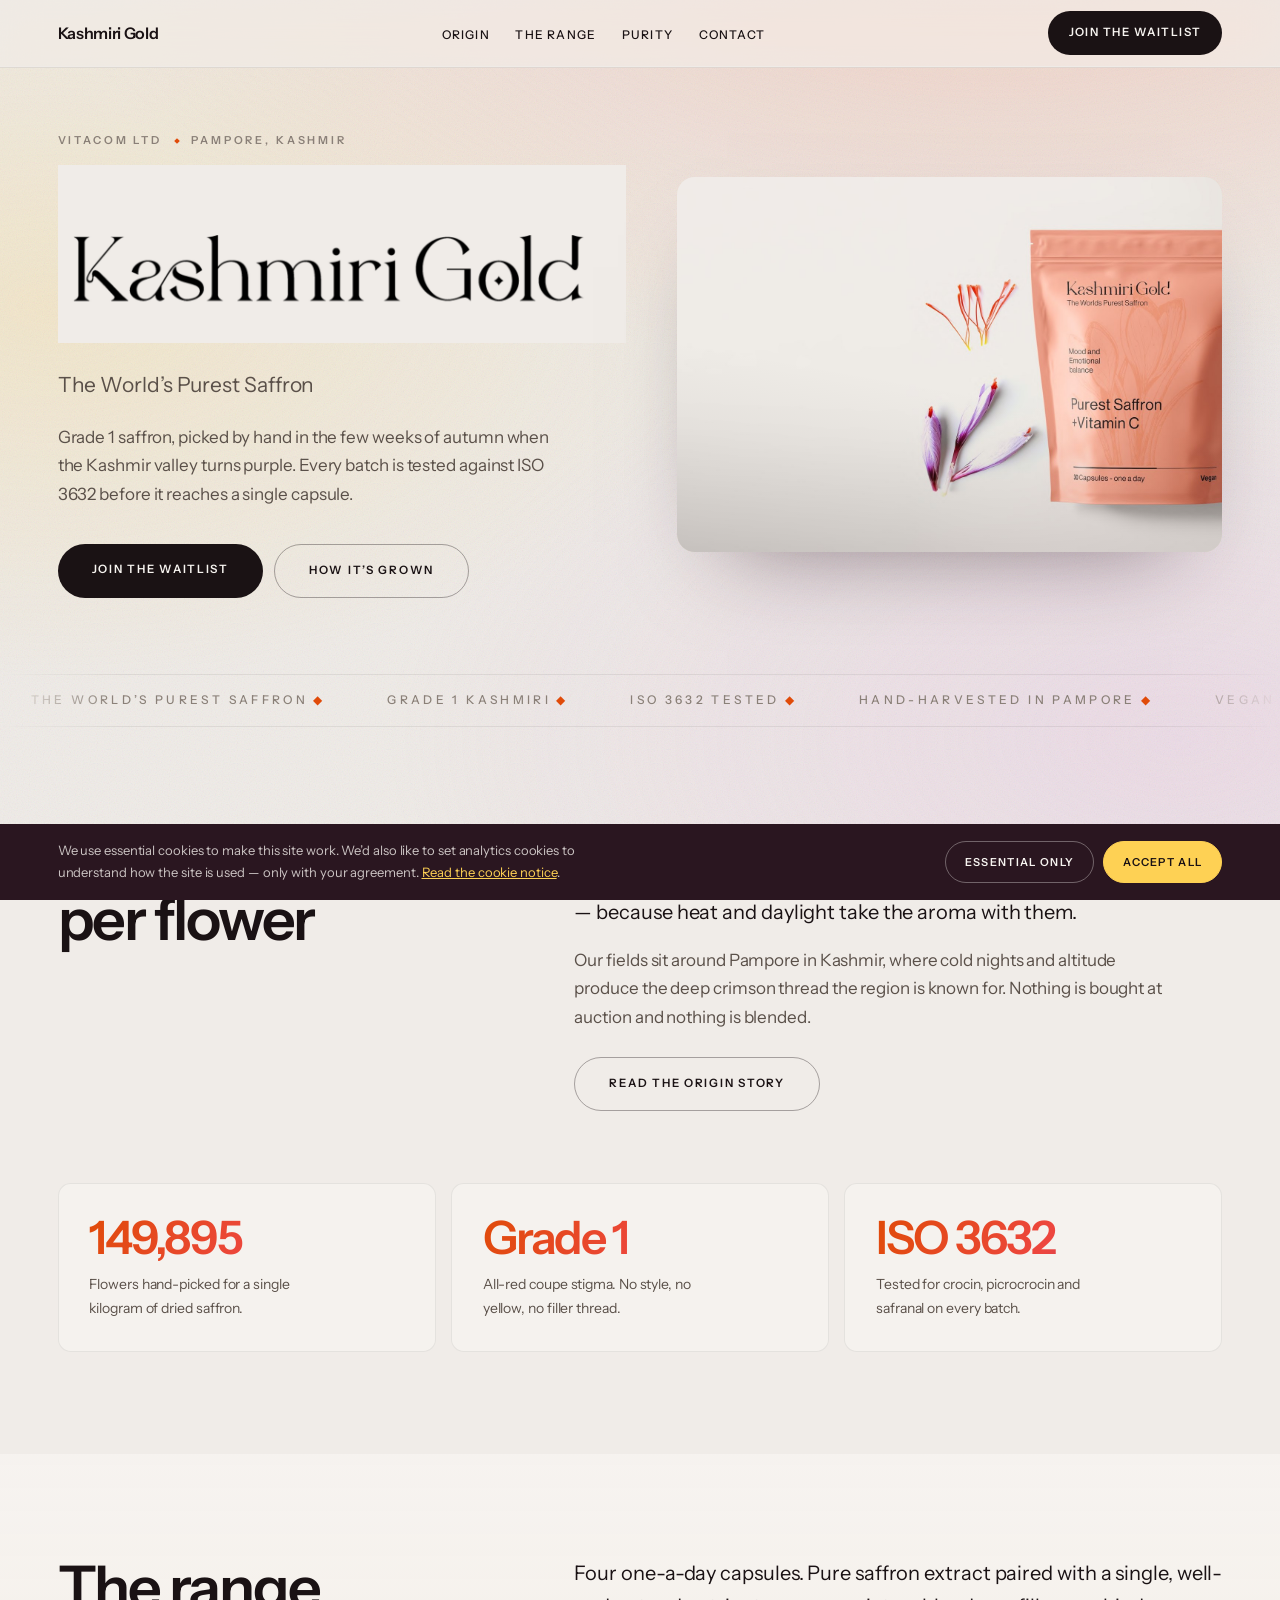
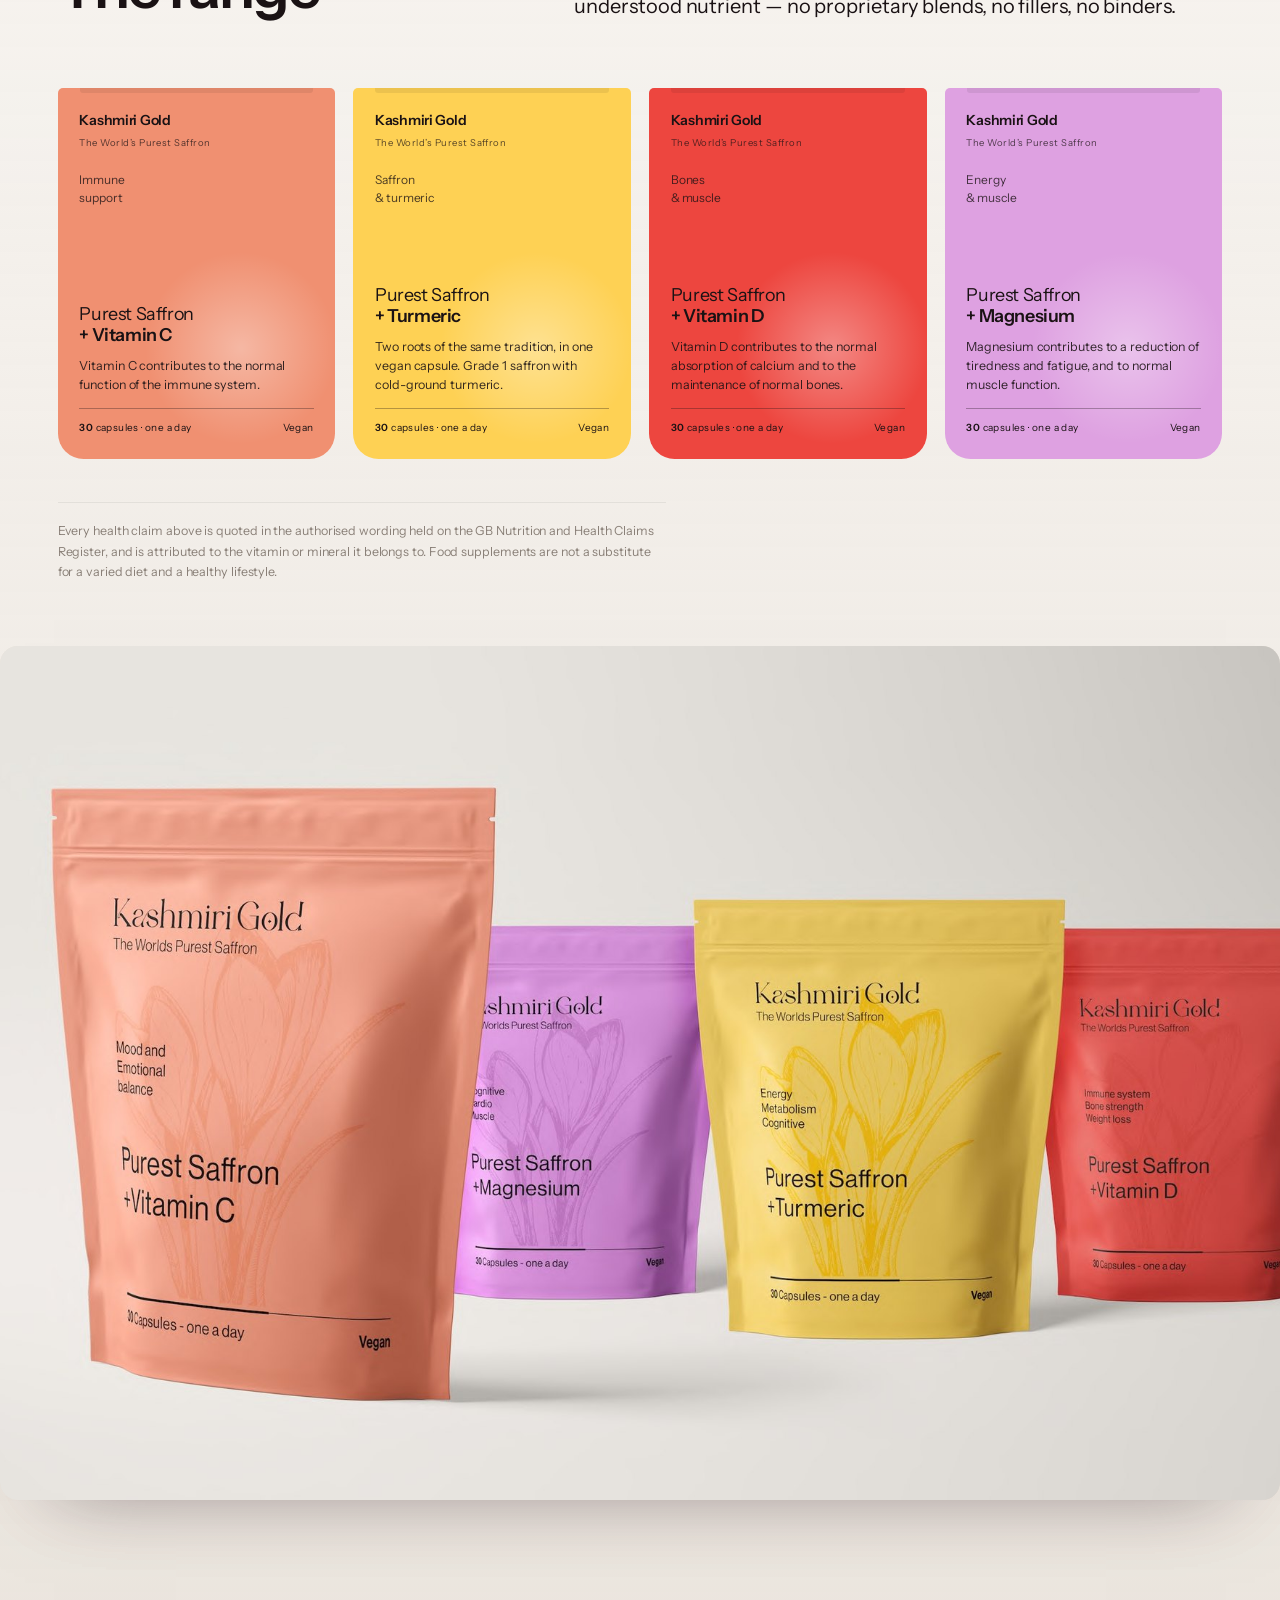
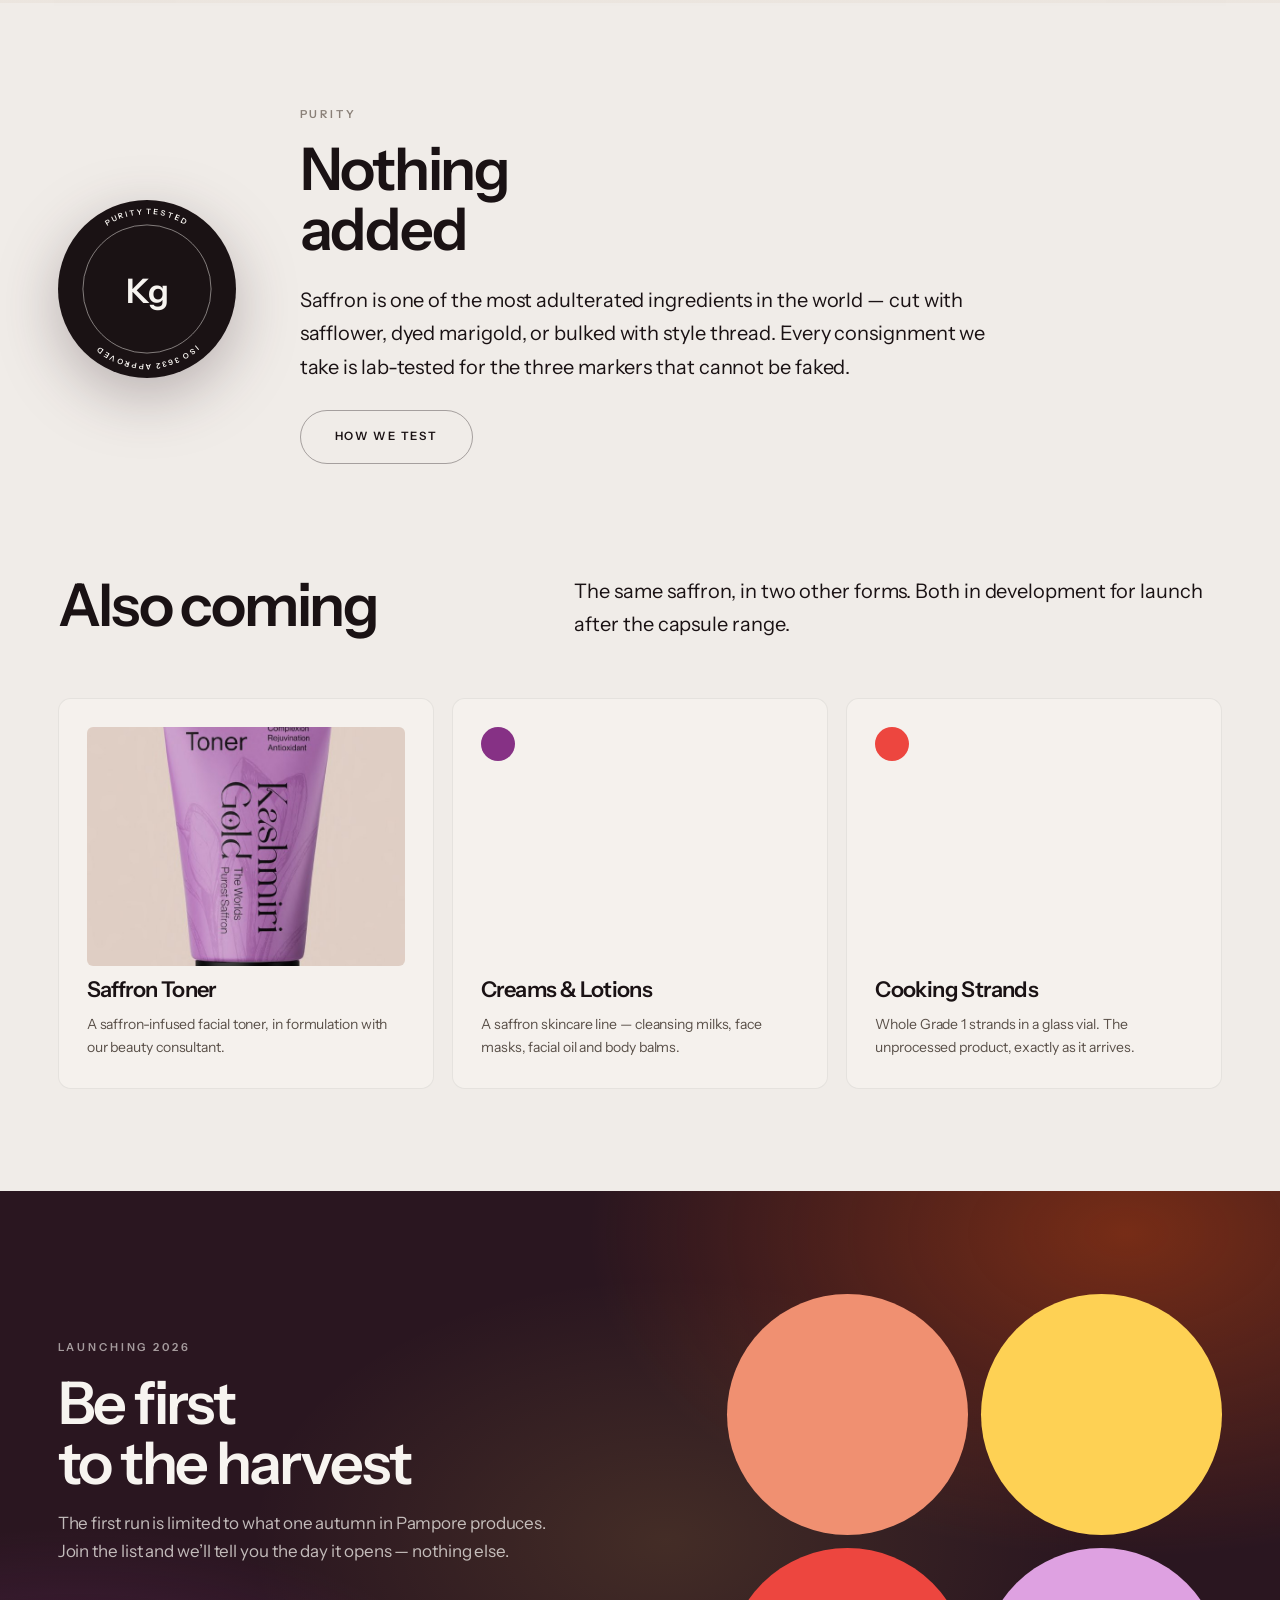
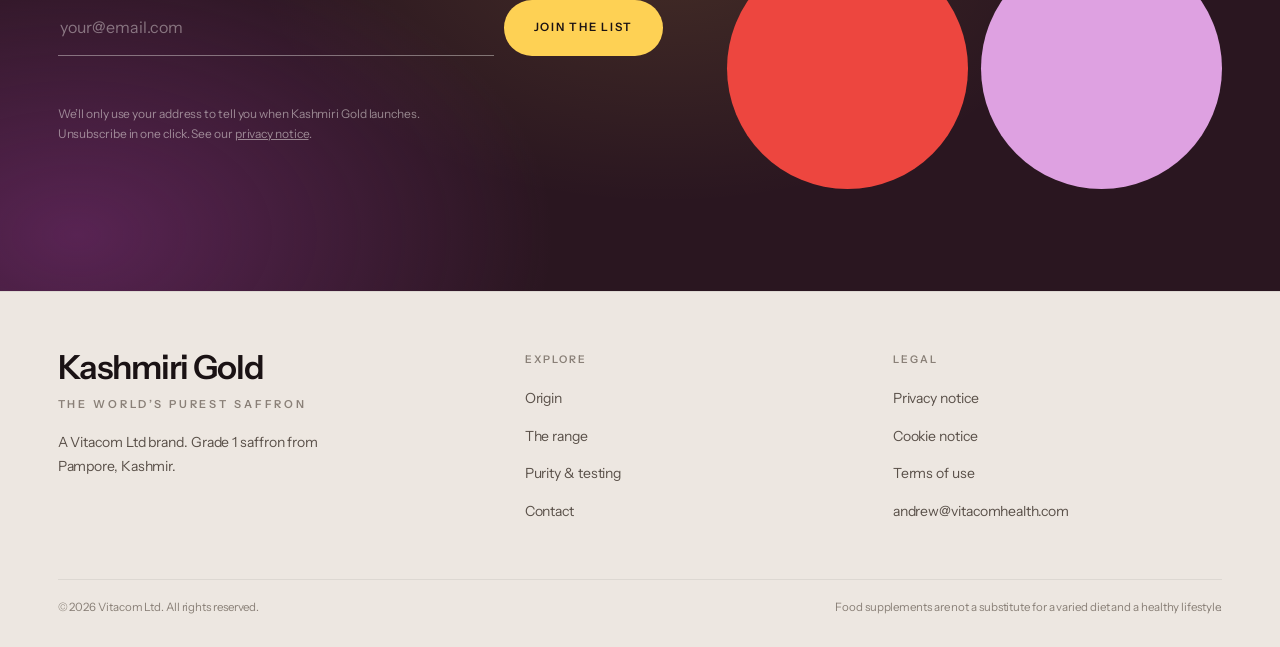
==== index.html @ 2f4118dc "Kashmiri Gold site" ====
<!DOCTYPE html>
<html lang="en-GB">
<head>
<meta charset="utf-8">
<meta name="viewport" content="width=device-width, initial-scale=1">
<title>Kashmiri Gold &mdash; The World&rsquo;s Purest Saffron</title>
<meta name="description" content="Grade 1 saffron, hand-harvested in Pampore, Kashmir. Tested against ISO 3632 before it reaches a single capsule. A Vitacom Ltd brand.">
<link rel="canonical" href="https://kashmirigold.com/">
<meta property="og:site_name" content="Kashmiri Gold">
<meta property="og:title" content="Kashmiri Gold &mdash; The World&rsquo;s Purest Saffron">
<meta property="og:description" content="Grade 1 saffron, hand-harvested in Pampore, Kashmir. Tested against ISO 3632 before it reaches a single capsule. A Vitacom Ltd brand.">
<meta property="og:type" content="website">
<meta property="og:url" content="https://kashmirigold.com/">
<meta name="theme-color" content="#F0ECE8">
<link rel="preconnect" href="https://fonts.googleapis.com">
<link rel="preconnect" href="https://fonts.gstatic.com" crossorigin>
<link href="https://fonts.googleapis.com/css2?family=Instrument+Sans:wght@400;500;600&display=swap" rel="stylesheet">
<link rel="stylesheet" href="/assets/style.css">
</head>
<body>
<a class="skip" href="#main">Skip to content</a>
<div class="progress" id="progress" aria-hidden="true"></div>
<header class="nav">
  <div class="wrap nav__in">
    <a href="/" class="nav__mark">Kashmiri Gold</a>
    <ul class="nav__links"><li><a href="/origin.html">Origin</a></li><li><a href="/range.html">The range</a></li><li><a href="/purity.html">Purity</a></li><li><a href="/contact.html">Contact</a></li></ul>
    <div class="nav__right">
      <a href="/#waitlist" class="nav__cta">Join the waitlist</a>
      <button class="nav__burger" aria-label="Menu" aria-expanded="false">
        <svg viewBox="0 0 24 24" fill="none" stroke="currentColor" stroke-width="1.5"><path d="M3 6h18M3 12h18M3 18h18"/></svg>
      </button>
    </div>
  </div>
  <nav class="nav__drawer"><div class="wrap"><ul><li><a href="/origin.html">Origin</a></li><li><a href="/range.html">The range</a></li><li><a href="/purity.html">Purity</a></li><li><a href="/contact.html">Contact</a></li><li><a href="/#waitlist">Join the waitlist</a></li></ul></div></nav>
</header>
<main id="main">
  <section class="hero">
    <div class="wrap hero__grid">
      <div class="rise">
        <p class="eyebrow">Vitacom Ltd <span class="diamond"></span> Pampore, Kashmir</p>
        <h1><img class="hero__logo" src="/assets/img/logo-wordmark.png" alt="Kashmiri Gold" width="1200" height="380"></h1>
        <p class="hero__strap">The World&rsquo;s Purest Saffron</p>
        <p class="hero__body">Grade 1 saffron, picked by hand in the few weeks of autumn when the Kashmir valley turns purple. Every batch is tested against ISO 3632 before it reaches a single capsule.</p>
        <div class="hero__actions">
          <a href="#waitlist" class="btn btn--solid">Join the waitlist</a>
          <a href="/origin.html" class="btn btn--line">How it&rsquo;s grown</a>
        </div>
      </div>
      <div class="hero__shot rise">
        <img src="/assets/img/hero-pack.jpg" alt="Kashmiri Gold Purest Saffron plus Vitamin C pouch beside saffron threads and crocus flowers" width="1800" height="1012" fetchpriority="high">
      </div>
    </div>
    <div class="marquee" aria-hidden="true">
      <div class="marquee__track">
        <span>The World&rsquo;s Purest Saffron <b>&#9670;</b></span><span>Grade 1 Kashmiri <b>&#9670;</b></span><span>ISO 3632 Tested <b>&#9670;</b></span><span>Hand-harvested in Pampore <b>&#9670;</b></span><span>Vegan Capsules <b>&#9670;</b></span><span>No Fillers, No Binders <b>&#9670;</b></span>
        <span>The World&rsquo;s Purest Saffron <b>&#9670;</b></span><span>Grade 1 Kashmiri <b>&#9670;</b></span><span>ISO 3632 Tested <b>&#9670;</b></span><span>Hand-harvested in Pampore <b>&#9670;</b></span><span>Vegan Capsules <b>&#9670;</b></span><span>No Fillers, No Binders <b>&#9670;</b></span>
      </div>
    </div>
  </section>

  <section class="sec">
    <div class="wrap">
      <div class="sec__head rise">
        <h2 class="sec__title">Three threads<br>per flower</h2>
        <div>
          <p class="sec__lede">Saffron is the stigma of <i>Crocus sativus</i>. Each flower carries three of them. They are picked at dawn, by hand, across a short autumn window &mdash; because heat and daylight take the aroma with them.</p>
          <p class="sec__lede">Our fields sit around Pampore in Kashmir, where cold nights and altitude produce the deep crimson thread the region is known for. Nothing is bought at auction and nothing is blended.</p>
          <p style="margin-top:26px"><a href="/origin.html" class="btn btn--line">Read the origin story</a></p>
        </div>
      </div>
      <div class="facts rise">
        <div class="fact"><p class="fact__n"><span data-count="150000">150,000</span></p><p class="fact__l">Flowers hand-picked for a single kilogram of dried saffron.</p></div>
        <div class="fact"><p class="fact__n">Grade 1</p><p class="fact__l">All-red coupe stigma. No style, no yellow, no filler thread.</p></div>
        <div class="fact"><p class="fact__n">ISO 3632</p><p class="fact__l">Tested for crocin, picrocrocin and safranal on every batch.</p></div>
      </div>
    </div>
  </section>

  <section class="sec sec--ivory">
    <div class="wrap">
      <div class="sec__head rise">
        <h2 class="sec__title">The range</h2>
        <div><p class="sec__lede">Four one-a-day capsules. Pure saffron extract paired with a single, well-understood nutrient &mdash; no proprietary blends, no fillers, no binders.</p></div>
      </div>
      <div class="pouches"><a href="/range.html#vitamin-c" class="pouch p-coral rise">
  <div>
    <p class="pouch__mark">Kashmiri Gold</p>
    <p class="pouch__sub">The World&rsquo;s Purest Saffron</p>
    <p class="pouch__tags">Immune<br>support</p>
  </div>
  <h3 class="pouch__name">Purest Saffron<b>+ Vitamin C</b></h3>
  <p class="pouch__claim">Vitamin C contributes to the normal function of the immune system.</p>
  <div class="pouch__foot"><span><b>30</b> capsules &middot; one a day</span><span>Vegan</span></div>
</a><a href="/range.html#turmeric" class="pouch p-saffron rise">
  <div>
    <p class="pouch__mark">Kashmiri Gold</p>
    <p class="pouch__sub">The World&rsquo;s Purest Saffron</p>
    <p class="pouch__tags">Saffron<br>&amp; turmeric</p>
  </div>
  <h3 class="pouch__name">Purest Saffron<b>+ Turmeric</b></h3>
  <p class="pouch__claim">Two roots of the same tradition, in one vegan capsule. Grade 1 saffron with cold-ground turmeric.</p>
  <div class="pouch__foot"><span><b>30</b> capsules &middot; one a day</span><span>Vegan</span></div>
</a><a href="/range.html#vitamin-d" class="pouch p-vermilion rise">
  <div>
    <p class="pouch__mark">Kashmiri Gold</p>
    <p class="pouch__sub">The World&rsquo;s Purest Saffron</p>
    <p class="pouch__tags">Bones<br>&amp; muscle</p>
  </div>
  <h3 class="pouch__name">Purest Saffron<b>+ Vitamin D</b></h3>
  <p class="pouch__claim">Vitamin D contributes to the normal absorption of calcium and to the maintenance of normal bones.</p>
  <div class="pouch__foot"><span><b>30</b> capsules &middot; one a day</span><span>Vegan</span></div>
</a><a href="/range.html#magnesium" class="pouch p-orchid rise">
  <div>
    <p class="pouch__mark">Kashmiri Gold</p>
    <p class="pouch__sub">The World&rsquo;s Purest Saffron</p>
    <p class="pouch__tags">Energy<br>&amp; muscle</p>
  </div>
  <h3 class="pouch__name">Purest Saffron<b>+ Magnesium</b></h3>
  <p class="pouch__claim">Magnesium contributes to a reduction of tiredness and fatigue, and to normal muscle function.</p>
  <div class="pouch__foot"><span><b>30</b> capsules &middot; one a day</span><span>Vegan</span></div>
</a></div>
      <p class="claimnote">Every health claim above is quoted in the authorised wording held on the GB Nutrition and Health Claims Register, and is attributed to the vitamin or mineral it belongs to. Food supplements are not a substitute for a varied diet and a healthy lifestyle.</p>
    </div>
    <div class="showcase rise">
      <img src="/assets/img/range-group.jpg" alt="The four Kashmiri Gold saffron capsule pouches: Vitamin C, Magnesium, Turmeric and Vitamin D" loading="lazy" width="1800" height="1201">
    </div>
  </section>

  <section class="sec">
    <div class="wrap">
      <div class="purity__grid rise">
        <svg class="seal" viewBox="0 0 200 200" role="img" aria-label="Kashmiri Gold purity tested seal, ISO 3632 approved">
  <circle cx="100" cy="100" r="100" fill="var(--ink)"/>
  <circle cx="100" cy="100" r="72" fill="none" stroke="var(--bone)" stroke-width="1" opacity=".55"/>
  <defs>
    <path id="arcTop" d="M100,100 m-84,0 a84,84 0 0,1 168,0" fill="none"/>
    <path id="arcBot" d="M100,100 m84,0 a84,84 0 0,1 -168,0" fill="none"/>
  </defs>
  <text><textPath href="#arcTop" startOffset="50%" text-anchor="middle">PURITY TESTED</textPath></text>
  <text><textPath href="#arcBot" startOffset="50%" text-anchor="middle">ISO 3632 APPROVED</textPath></text>
  <text class="seal__kg" x="100" y="116" text-anchor="middle">Kg</text>
</svg>
        <div>
          <p class="eyebrow">Purity</p>
          <h2 class="sec__title" style="margin-top:16px">Nothing<br>added</h2>
          <p class="sec__lede" style="margin-top:24px">Saffron is one of the most adulterated ingredients in the world &mdash; cut with safflower, dyed marigold, or bulked with style thread. Every consignment we take is lab-tested for the three markers that cannot be faked.</p>
          <p style="margin-top:26px"><a href="/purity.html" class="btn btn--line">How we test</a></p>
        </div>
      </div>
    </div>
  </section>

  <section class="sec" style="padding-top:0">
    <div class="wrap">
      <div class="sec__head rise">
        <h2 class="sec__title">Also coming</h2>
        <div><p class="sec__lede">The same saffron, in two other forms. Both in development for launch after the capsule range.</p></div>
      </div>
      <div class="coming rise">
        <div class="coming__i"><img src="/assets/img/product-toner.jpg" alt="Kashmiri Gold Saffron Toner tube" loading="lazy" width="700" height="932"><h3 class="coming__t">Saffron Toner</h3><p class="coming__b">A saffron-infused facial toner, in formulation with our beauty consultant.</p></div>
        <div class="coming__i"><div class="coming__sw" style="background:var(--plum)"></div><h3 class="coming__t">Creams &amp; Lotions</h3><p class="coming__b">A saffron skincare line &mdash; cleansing milks, face masks, facial oil and body balms.</p></div>
        <div class="coming__i"><div class="coming__sw" style="background:var(--vermilion)"></div><h3 class="coming__t">Cooking Strands</h3><p class="coming__b">Whole Grade 1 strands in a glass vial. The unprocessed product, exactly as it arrives.</p></div>
      </div>
    </div>
  </section>

  <section class="sec wait" id="waitlist">
  <div class="wrap wait__grid">
    <div class="rise">
      <p class="eyebrow">Launching 2026</p>
      <h2 class="sec__title" style="margin-top:16px">Be first<br>to the harvest</h2>
      <p class="wait__b">The first run is limited to what one autumn in Pampore produces. Join the list and we&rsquo;ll tell you the day it opens &mdash; nothing else.</p>
      <form class="form" id="waitlistForm" novalidate>
        <label for="wl-email" class="hp">Email address</label>
        <input id="wl-email" type="email" name="email" placeholder="your@email.com" autocomplete="email" required>
        <input class="hp" type="text" name="company" tabindex="-1" autocomplete="off" aria-hidden="true">
        <button type="submit">Join the list</button>
      </form>
      <p class="form__msg" id="waitlistMsg" role="status" aria-live="polite"></p>
      <p class="form__legal">We&rsquo;ll only use your address to tell you when Kashmiri Gold launches. Unsubscribe in one click. See our <a href="/privacy.html" style="color:inherit">privacy notice</a>.</p>
    </div>
    <div class="wait__swatches rise" aria-hidden="true">
      <div style="background:var(--coral)"></div>
      <div style="background:var(--saffron)"></div>
      <div style="background:var(--vermilion)"></div>
      <div style="background:var(--orchid)"></div>
    </div>
  </div>
</section>
</main><footer class="foot">
  <div class="wrap">
    <div class="foot__top">
      <div>
        <p class="foot__mark">Kashmiri Gold</p>
        <p class="eyebrow" style="margin-top:10px">The World&rsquo;s Purest Saffron</p>
        <p style="margin-top:18px;font-size:14px;color:var(--ink-soft);max-width:34ch">A Vitacom Ltd brand. Grade 1 saffron from Pampore, Kashmir.</p>
      </div>
      <div class="foot__col">
        <h4>Explore</h4>
        <ul>
          <li><a href="/origin.html">Origin</a></li>
          <li><a href="/range.html">The range</a></li>
          <li><a href="/purity.html">Purity &amp; testing</a></li>
          <li><a href="/contact.html">Contact</a></li>
        </ul>
      </div>
      <div class="foot__col">
        <h4>Legal</h4>
        <ul>
          <li><a href="/privacy.html">Privacy notice</a></li>
          <li><a href="/cookies.html">Cookie notice</a></li>
          <li><a href="/terms.html">Terms of use</a></li>
          <li><a href="mailto:andrew@vitacomhealth.com">andrew@vitacomhealth.com</a></li>
        </ul>
      </div>
    </div>
    <div class="foot__bar">
      <span>&copy; <span data-year>2026</span> Vitacom Ltd. All rights reserved.</span>
      <span>Food supplements are not a substitute for a varied diet and a healthy lifestyle.</span>
    </div>
  </div>
</footer>

<div class="cookie" role="region" aria-label="Cookie notice">
  <div class="cookie__in">
    <p>We use essential cookies to make this site work. We&rsquo;d also like to set analytics cookies to understand how the site is used &mdash; only with your agreement. <a href="/cookies.html">Read the cookie notice</a>.</p>
    <div class="cookie__acts">
      <button data-cookie="essential">Essential only</button>
      <button class="primary" data-cookie="all">Accept all</button>
    </div>
  </div>
</div>

<script src="/assets/site.js"></script>
</body>
</html>
---- assets/style.css ----
/* ============================================================
   Kashmiri Gold — stylesheet
   Palette sampled directly from the Vitacom brand slides.
   ============================================================ */

:root{
  /* neutrals — warm, never pure black */
  --bone:#F0ECE8;
  --ivory:#F7F4F0;
  --sand:#E8E0D6;
  --clay:#DCD2C6;
  --ink:#1A1214;
  --ink-soft:#5A5049;
  --ink-faint:#8A8078;
  --aubergine:#2A1620;
  --aubergine-2:#3D1F2E;

  /* brand — exact values from the colour slide */
  --coral:#F09071;
  --saffron:#FED154;
  --orchid:#DEA1E1;
  --vermilion:#ED463F;
  --ember:#E04B09;
  --gold:#FFBF06;
  --plum:#863185;
  --scarlet:#EA2C18;

  --f:"Instrument Sans",-apple-system,BlinkMacSystemFont,"Segoe UI",sans-serif;

  --gut:clamp(18px,4.5vw,72px);
  --rule:1px solid rgba(26,18,20,.12);
  --rule-soft:1px solid rgba(26,18,20,.07);
  --ease:cubic-bezier(.22,.68,.28,1);
  --slow:cubic-bezier(.16,.84,.30,1);
}

/* ---------- reset + mobile hardening ---------- */
*,*::before,*::after{box-sizing:border-box;margin:0;padding:0;min-width:0}
html{scroll-behavior:smooth;-webkit-text-size-adjust:100%;overflow-x:hidden;scroll-padding-top:80px}
body{
  background:var(--bone);color:var(--ink);
  font-family:var(--f);font-weight:400;
  font-size:clamp(15px,.4vw + 14px,17px);line-height:1.68;letter-spacing:-.005em;
  overflow-x:hidden;width:100%;max-width:100vw;
  display:flex;flex-direction:column;min-height:100svh;
  -webkit-font-smoothing:antialiased;position:relative;
}
body::before{
  content:"";position:fixed;inset:0;z-index:-2;pointer-events:none;
  background:
    radial-gradient(120vw 80vh at 78% -8%, rgba(240,144,113,.30), transparent 62%),
    radial-gradient(90vw 70vh at 4% 34%, rgba(254,209,84,.20), transparent 60%),
    radial-gradient(100vw 80vh at 92% 82%, rgba(222,161,225,.22), transparent 62%);
}
body::after{
  content:"";position:fixed;inset:0;z-index:-1;pointer-events:none;opacity:.30;
  background-image:url("data:image/svg+xml,%3Csvg xmlns='http://www.w3.org/2000/svg' width='140' height='140'%3E%3Cfilter id='n'%3E%3CfeTurbulence type='fractalNoise' baseFrequency='.85' numOctaves='3'/%3E%3C/filter%3E%3Crect width='140' height='140' filter='url(%23n)' opacity='.42'/%3E%3C/svg%3E");
}
main{flex:1;width:100%}
img,svg,video{max-width:100%;height:auto;display:block}
a{color:inherit}
button,input,textarea,select{font:inherit;color:inherit}
::selection{background:var(--ember);color:var(--ivory)}
:focus-visible{outline:2px solid var(--ember);outline-offset:3px;border-radius:2px}

.wrap{width:100%;max-width:1340px;margin:0 auto;padding-inline:var(--gut)}
.skip{position:absolute;left:-9999px}
.skip:focus{left:var(--gut);top:10px;z-index:200;background:var(--ink);color:var(--ivory);padding:12px 18px}
.eyebrow{font-size:clamp(9.5px,.16vw + 9px,11px);letter-spacing:.26em;text-transform:uppercase;font-weight:600;color:var(--ink-faint)}
.diamond{display:inline-block;width:4px;height:4px;background:var(--ember);transform:rotate(45deg);vertical-align:middle;margin:0 .7em}

.progress{position:fixed;top:0;left:0;height:2px;z-index:120;width:0;background:linear-gradient(90deg,var(--saffron),var(--ember),var(--vermilion));transition:width .12s linear}

/* ---------- nav ---------- */
.nav{position:sticky;top:0;z-index:100;width:100%;background:rgba(240,236,232,.72);backdrop-filter:saturate(1.6) blur(18px);-webkit-backdrop-filter:saturate(1.6) blur(18px);border-bottom:1px solid rgba(26,18,20,.08);transition:background .4s var(--ease),border-color .4s}
.nav.scrolled{background:rgba(240,236,232,.94);border-bottom-color:rgba(26,18,20,.14)}
.nav__in{display:flex;align-items:center;justify-content:space-between;gap:14px;min-height:66px}
.nav__mark{font-weight:600;font-size:clamp(14px,.3vw + 13px,16px);letter-spacing:-.02em;text-decoration:none;white-space:nowrap;flex-shrink:0}
.nav__links{display:flex;gap:clamp(16px,2vw,32px);list-style:none}
.nav__links a{position:relative;text-decoration:none;font-size:12px;letter-spacing:.1em;text-transform:uppercase;font-weight:500;padding-block:4px;white-space:nowrap}
.nav__links a::after{content:"";position:absolute;left:0;bottom:0;width:100%;height:1px;background:currentColor;transform:scaleX(0);transform-origin:right;transition:transform .45s var(--ease)}
.nav__links a:hover::after,.nav__links a[aria-current="page"]::after{transform:scaleX(1);transform-origin:left}
.nav__right{display:flex;align-items:center;gap:6px;flex-shrink:0}
.nav__cta{position:relative;overflow:hidden;isolation:isolate;text-decoration:none;font-size:11.5px;letter-spacing:.13em;text-transform:uppercase;font-weight:600;background:var(--ink);color:var(--ivory);padding:12px clamp(14px,1.6vw,22px);white-space:nowrap;border-radius:999px}
.nav__cta::before{content:"";position:absolute;inset:0;z-index:-1;background:var(--ember);transform:translateY(101%);transition:transform .45s var(--ease)}
.nav__cta:hover::before{transform:translateY(0)}
.nav__burger{display:none;background:none;border:0;cursor:pointer;padding:9px;line-height:0}
.nav__burger svg{width:22px;height:22px}
.nav__drawer{display:grid;grid-template-rows:0fr;overflow:hidden;transition:grid-template-rows .5s var(--ease);border-top:1px solid rgba(26,18,20,0);background:rgba(240,236,232,.98)}
.nav__drawer.open{grid-template-rows:1fr;border-top-color:rgba(26,18,20,.1)}
.nav__drawer > div{min-height:0}
.nav__drawer ul{list-style:none;padding:6px 0 20px}
.nav__drawer a{display:block;padding:15px 0;text-decoration:none;font-size:15px;letter-spacing:.06em;font-weight:500;border-bottom:var(--rule-soft)}
@media(max-width:940px){.nav__links{display:none}.nav__burger{display:block}}
@media(max-width:400px){.nav__cta{padding:11px 14px;font-size:10.5px;letter-spacing:.08em}}

/* ---------- buttons ---------- */
.btn{position:relative;overflow:hidden;isolation:isolate;display:inline-block;text-decoration:none;font-size:11.5px;letter-spacing:.15em;text-transform:uppercase;font-weight:600;padding:16px clamp(22px,3vw,34px);border:0;cursor:pointer;border-radius:999px;transition:color .4s var(--ease);text-align:center}
.btn::before{content:"";position:absolute;inset:0;z-index:-1;transform:translateY(101%);transition:transform .5s var(--ease)}
.btn--solid{background:var(--ink);color:var(--ivory)}
.btn--solid::before{background:var(--ember)}
.btn--solid:hover::before{transform:translateY(0)}
.btn--line{border:1px solid rgba(26,18,20,.35);background:transparent;color:var(--ink)}
.btn--line::before{background:var(--ink)}
.btn--line:hover{color:var(--ivory);border-color:var(--ink)}
.btn--line:hover::before{transform:translateY(0)}

/* ---------- hero ---------- */
.hero{padding-top:clamp(38px,7vh,96px);position:relative}
.hero__grid{display:grid;grid-template-columns:1.02fr .98fr;gap:clamp(26px,4vw,64px);align-items:center}
.hero__logo{width:min(100%,620px);margin:16px 0 0}
.hero__strap{font-size:clamp(15px,.7vw + 12px,22px);color:var(--ink-soft);margin-top:clamp(14px,2vw,24px)}
.hero__body{max-width:46ch;margin-top:clamp(14px,1.6vw,20px);color:var(--ink-soft)}
.hero__actions{display:flex;flex-wrap:wrap;gap:11px;margin-top:clamp(24px,3vw,36px)}
.hero__shot{position:relative;border-radius:clamp(10px,1.4vw,20px);overflow:hidden;background:linear-gradient(145deg,var(--sand),var(--clay));box-shadow:0 40px 90px -50px rgba(42,22,32,.55)}
.hero__shot img{width:100%;aspect-ratio:16/11;object-fit:cover;transform:scale(1.06);transition:transform 1.4s var(--slow)}
.hero__shot.in img{transform:scale(1)}
.hero__shot::after{content:"";position:absolute;inset:0;pointer-events:none;background:linear-gradient(190deg,transparent 55%,rgba(42,22,32,.10))}
@media(max-width:900px){.hero__grid{grid-template-columns:1fr;gap:26px}.hero__shot img{aspect-ratio:4/3}}

/* ---------- marquee ---------- */
.marquee{margin-top:clamp(44px,6vw,84px);padding:15px 0;overflow:hidden;border-block:var(--rule-soft);-webkit-mask-image:linear-gradient(90deg,transparent,#000 9%,#000 91%,transparent);mask-image:linear-gradient(90deg,transparent,#000 9%,#000 91%,transparent)}
.marquee__track{display:flex;width:max-content;animation:slide 44s linear infinite}
.marquee:hover .marquee__track{animation-play-state:paused}
.marquee span{font-size:clamp(10px,.18vw + 10px,12px);letter-spacing:.28em;text-transform:uppercase;font-weight:500;color:var(--ink-faint);padding-inline:clamp(16px,2.4vw,34px);white-space:nowrap}
.marquee b{color:var(--ember);font-weight:400}
@keyframes slide{to{transform:translateX(-50%)}}

/* ---------- sections ---------- */
.sec{padding-block:clamp(56px,8vw,128px);position:relative}
.sec--ivory{background:linear-gradient(180deg,rgba(247,244,240,.85),rgba(232,224,214,.55))}
.sec--tight{padding-top:clamp(34px,4vw,64px)}
.sec__head{display:grid;grid-template-columns:minmax(0,.92fr) minmax(0,1.28fr);gap:clamp(20px,4vw,72px);align-items:start}
.sec__title{font-size:clamp(30px,4.6vw,68px);font-weight:600;line-height:1.02;letter-spacing:-.038em;text-wrap:balance}
.sec__lede{font-size:clamp(15.5px,.6vw + 14px,20px);max-width:54ch;color:var(--ink)}
.sec__lede + .sec__lede{margin-top:16px;color:var(--ink-soft);font-size:clamp(15px,.3vw + 14px,17px)}
@media(max-width:820px){.sec__head{grid-template-columns:1fr;gap:18px}}

/* ---------- facts ---------- */
.facts{display:grid;grid-template-columns:repeat(3,minmax(0,1fr));gap:clamp(10px,1.2vw,18px);margin-top:clamp(34px,5vw,72px)}
.fact{background:rgba(247,244,240,.72);border:var(--rule-soft);border-radius:clamp(8px,1vw,14px);padding:clamp(20px,2.4vw,36px);transition:transform .55s var(--ease),box-shadow .55s var(--ease),background .55s}
.fact:hover{transform:translateY(-5px);background:rgba(247,244,240,.95);box-shadow:0 22px 40px -28px rgba(42,22,32,.4)}
.fact__n{font-size:clamp(28px,3.6vw,58px);font-weight:600;line-height:1;letter-spacing:-.045em;background:linear-gradient(120deg,var(--ember),var(--vermilion) 55%,var(--plum));-webkit-background-clip:text;background-clip:text;color:transparent}
.fact__l{margin-top:12px;font-size:clamp(12.5px,.2vw + 12px,14px);color:var(--ink-soft);max-width:28ch}
@media(max-width:740px){.facts{grid-template-columns:1fr}}

/* ---------- product cards ---------- */
.pouches{display:grid;grid-template-columns:repeat(4,minmax(0,1fr));gap:clamp(12px,1.4vw,22px);margin-top:clamp(34px,5vw,70px)}
.pouch{position:relative;display:flex;flex-direction:column;isolation:isolate;padding:clamp(17px,1.7vw,26px);min-height:clamp(310px,29vw,410px);border-radius:5px 5px clamp(16px,2vw,26px) clamp(16px,2vw,26px);color:var(--ink);text-decoration:none;overflow:hidden;transition:transform .6s var(--slow),box-shadow .6s var(--ease)}
.pouch::before{content:"";position:absolute;left:8%;right:8%;top:-8px;height:13px;border-radius:3px;background:inherit;filter:brightness(.93);z-index:-1}
.pouch::after{content:"";position:absolute;right:-14%;bottom:-6%;width:96%;aspect-ratio:1;z-index:-1;background:radial-gradient(closest-side,rgba(255,255,255,.42),transparent 72%);opacity:.85}
.pouch:hover,.pouch:focus-within{transform:translateY(-10px);box-shadow:0 30px 56px -26px rgba(42,22,32,.5)}
.pouch__mark{font-weight:600;font-size:clamp(14px,1vw,17px);letter-spacing:-.02em}
.pouch__sub{font-size:9.5px;letter-spacing:.05em;opacity:.72;margin-top:2px}
.pouch__tags{margin-top:clamp(14px,1.6vw,22px);font-size:clamp(10.5px,.2vw + 10px,12px);line-height:1.5;opacity:.78}
.pouch__name{font-size:clamp(17px,1.4vw,23px);font-weight:400;line-height:1.18;letter-spacing:-.022em;margin-top:auto}
.pouch__name b{font-weight:600;display:block}
.pouch__claim{font-size:clamp(11px,.2vw + 10.5px,12.5px);line-height:1.5;margin-top:12px;opacity:.88}
.pouch__foot{display:flex;justify-content:space-between;align-items:baseline;gap:8px;margin-top:14px;padding-top:11px;border-top:1px solid rgba(26,18,20,.32);font-size:10px;letter-spacing:.04em}
.pouch__foot b{font-weight:600}
.p-coral{background:var(--coral)}
.p-saffron{background:var(--saffron)}
.p-vermilion{background:var(--vermilion)}
.p-orchid{background:var(--orchid)}
@media(max-width:960px){.pouches{grid-template-columns:repeat(2,minmax(0,1fr));gap:22px}}
@media(max-width:480px){.pouches{grid-template-columns:1fr;gap:26px}.pouch{min-height:0}}

.claimnote{margin-top:clamp(28px,3.4vw,50px);padding-top:18px;border-top:var(--rule-soft);font-size:clamp(11.5px,.16vw + 11px,12.5px);color:var(--ink-faint);max-width:76ch;line-height:1.62}

/* ---------- showcase ---------- */
.showcase{margin-top:clamp(34px,5vw,72px);border-radius:clamp(10px,1.4vw,20px);overflow:hidden;background:linear-gradient(150deg,var(--sand),var(--clay));box-shadow:0 40px 80px -54px rgba(42,22,32,.5)}
.showcase img{width:100%;transition:transform 1.6s var(--slow)}
.showcase.in img{transform:scale(1.02)}

/* ---------- product detail ---------- */
.pdp{display:grid;grid-template-columns:minmax(0,.8fr) minmax(0,1.2fr);gap:clamp(22px,4vw,68px);align-items:start;padding-block:clamp(40px,5.5vw,86px);border-top:var(--rule-soft)}
.pdp__swatch{position:relative;isolation:isolate;display:flex;flex-direction:column;border-radius:5px 5px clamp(16px,2vw,26px) clamp(16px,2vw,26px);padding:clamp(18px,1.8vw,28px);min-height:clamp(260px,26vw,360px)}
.pdp__swatch::before{content:"";position:absolute;left:8%;right:8%;top:-8px;height:13px;border-radius:3px;background:inherit;filter:brightness(.93);z-index:-1}
.pdp__swatch::after{content:"";position:absolute;right:-14%;bottom:-6%;width:96%;aspect-ratio:1;z-index:-1;background:radial-gradient(closest-side,rgba(255,255,255,.4),transparent 72%)}
.pdp__t{font-size:clamp(25px,3.2vw,45px);font-weight:600;line-height:1.06;letter-spacing:-.035em;margin-top:10px}
.pdp__claim{margin-top:16px;font-size:clamp(15px,.5vw + 14px,18px);color:var(--ink-soft)}
.pdp__list{list-style:none;margin-top:24px;border-top:var(--rule-soft)}
.pdp__list li{display:flex;justify-content:space-between;gap:clamp(12px,2vw,24px);padding:13px 0;border-bottom:var(--rule-soft);font-size:clamp(13px,.2vw + 12.5px,14.5px);flex-wrap:wrap}
.pdp__list span:first-child{color:var(--ink-faint);letter-spacing:.03em;flex-shrink:0}
.pdp__list span:last-child{text-align:right;max-width:46ch;margin-left:auto}
@media(max-width:820px){.pdp{grid-template-columns:1fr}.pdp__list span:last-child{text-align:left;margin-left:0}}

/* ---------- banner ---------- */
.banner{padding-block:clamp(44px,7vw,110px) clamp(26px,3.4vw,52px);border-bottom:var(--rule-soft)}
.banner__t{font-size:clamp(34px,7vw,96px);font-weight:600;line-height:.98;letter-spacing:-.045em;margin-top:12px;text-wrap:balance}
.banner__b{max-width:58ch;margin-top:clamp(16px,2vw,24px);font-size:clamp(15px,.6vw + 14px,19px);color:var(--ink-soft)}

/* ---------- purity ---------- */
.purity__grid{display:grid;grid-template-columns:auto minmax(0,1fr);gap:clamp(26px,5vw,80px);align-items:center}
.seal{width:clamp(112px,14vw,178px);flex-shrink:0;filter:drop-shadow(0 18px 30px rgba(42,22,32,.28))}
.seal text{font-size:8.4px;letter-spacing:.26em;font-weight:600;fill:var(--ivory)}
.seal .seal__kg{font-size:38px;font-weight:600;letter-spacing:-.02em;fill:var(--ivory)}
.steps{display:grid;grid-template-columns:repeat(3,minmax(0,1fr));gap:clamp(18px,2.6vw,42px);margin-top:clamp(34px,4.6vw,64px)}
.step__k{font-size:10.5px;letter-spacing:.2em;text-transform:uppercase;font-weight:600;color:var(--ink-faint);padding-bottom:9px;border-bottom:2px solid var(--ember)}
.step__t{font-size:clamp(18px,1.7vw,26px);font-weight:600;letter-spacing:-.025em;margin-top:15px;line-height:1.18}
.step__b{margin-top:9px;font-size:clamp(13.5px,.2vw + 13px,14.5px);color:var(--ink-soft)}
@media(max-width:820px){.purity__grid{grid-template-columns:1fr;justify-items:start}.steps{grid-template-columns:1fr}}

/* ---------- coming soon ---------- */
.coming{display:grid;grid-template-columns:repeat(3,minmax(0,1fr));gap:clamp(12px,1.4vw,20px);margin-top:clamp(32px,4.4vw,64px)}
.coming__i{background:rgba(247,244,240,.7);border:var(--rule-soft);border-radius:clamp(8px,1vw,14px);padding:clamp(20px,2.2vw,34px);display:flex;flex-direction:column;gap:11px;overflow:hidden;transition:transform .55s var(--ease),box-shadow .55s}
.coming__i:hover{transform:translateY(-5px);box-shadow:0 22px 42px -28px rgba(42,22,32,.4)}
.coming__i img{width:100%;aspect-ratio:4/3;object-fit:cover;border-radius:6px}
.coming__sw{width:34px;height:34px;border-radius:50%}
.coming__t{font-size:clamp(18px,1.7vw,26px);font-weight:600;letter-spacing:-.028em;line-height:1.15;margin-top:auto}
.coming__b{font-size:clamp(13px,.2vw + 12.5px,14px);color:var(--ink-soft)}
@media(max-width:760px){.coming{grid-template-columns:1fr}}

/* ---------- prose ---------- */
.prose{max-width:70ch;padding-block:clamp(38px,5.4vw,84px)}
.prose h2{font-size:clamp(21px,2.6vw,34px);font-weight:600;letter-spacing:-.03em;line-height:1.16;margin:clamp(30px,4vw,46px) 0 13px}
.prose h2:first-child{margin-top:0}
.prose h3{font-size:16px;font-weight:600;margin:24px 0 7px}
.prose p{margin-bottom:15px;color:var(--ink-soft)}
.prose ul,.prose ol{margin:0 0 17px 19px;color:var(--ink-soft)}
.prose li{margin-bottom:7px}
.prose a{color:var(--ink);text-decoration:underline;text-underline-offset:3px;text-decoration-color:var(--ember)}
.prose strong{font-weight:600;color:var(--ink)}
.prose__meta{font-size:12px;letter-spacing:.04em;color:var(--ink-faint);padding-bottom:22px;margin-bottom:30px;border-bottom:var(--rule-soft)}

/* ---------- waitlist ---------- */
.wait{position:relative;overflow:hidden;background:var(--aubergine);color:var(--ivory)}
.wait::before{content:"";position:absolute;inset:0;pointer-events:none;background:radial-gradient(70vw 60vh at 88% 6%, rgba(224,75,9,.42), transparent 60%),radial-gradient(60vw 55vh at 6% 92%, rgba(134,49,133,.50), transparent 62%),radial-gradient(50vw 45vh at 52% 50%, rgba(254,209,84,.12), transparent 65%)}
.wait > *{position:relative;z-index:1}
.wait .sec__title{color:var(--ivory)}
.wait .eyebrow{color:rgba(247,244,240,.6)}
.wait__grid{display:grid;grid-template-columns:minmax(0,1.1fr) minmax(0,.9fr);gap:clamp(28px,5vw,80px);align-items:center}
.wait__b{color:rgba(247,244,240,.74);max-width:46ch;margin-top:16px}
.wait__swatches{display:grid;grid-template-columns:repeat(2,1fr);gap:clamp(8px,1vw,14px)}
.wait__swatches div{aspect-ratio:1;border-radius:50%;transition:transform .7s var(--slow)}
.wait__swatches:hover div{transform:scale(1.05)}
@media(max-width:820px){.wait__grid{grid-template-columns:1fr}.wait__swatches{max-width:220px;margin-inline:auto}}

/* ---------- forms ---------- */
.form{display:flex;gap:10px;margin-top:clamp(24px,3vw,34px);flex-wrap:wrap}
.form input{flex:1 1 min(100%,240px);min-width:0;background:transparent;border:0;border-bottom:1px solid rgba(247,244,240,.4);color:var(--ivory);font-size:16px;padding:14px 2px;transition:border-color .35s;border-radius:0}
.form input::placeholder{color:rgba(247,244,240,.42)}
.form input:focus{outline:none;border-bottom-color:var(--saffron)}
.form button{flex:0 0 auto;background:var(--saffron);color:var(--ink);border:0;cursor:pointer;font-size:11.5px;letter-spacing:.15em;text-transform:uppercase;font-weight:600;padding:15px 30px;border-radius:999px;transition:background .35s}
.form button:hover{background:var(--ivory)}
.form button:disabled{opacity:.55;cursor:not-allowed}
.hp{position:absolute;left:-9999px;width:1px;height:1px;overflow:hidden}
.form__msg{margin-top:15px;font-size:14px;min-height:1.4em;color:var(--saffron)}
.form__legal{margin-top:14px;font-size:12px;color:rgba(247,244,240,.5);max-width:48ch}
.form__legal a{color:rgba(247,244,240,.8)}

.cform{display:grid;gap:20px;max-width:560px;margin-top:8px}
.field label{display:block;font-size:10.5px;letter-spacing:.18em;text-transform:uppercase;font-weight:600;color:var(--ink-faint);margin-bottom:7px}
.field input,.field textarea,.field select{width:100%;max-width:100%;background:rgba(247,244,240,.5);border:var(--rule);border-radius:6px;font-size:16px;padding:13px 14px;transition:border-color .35s,background .35s}
.field textarea{min-height:132px;resize:vertical}
.field input:focus,.field textarea:focus,.field select:focus{outline:none;border-color:var(--ember);background:rgba(247,244,240,.9)}
.cform__msg{font-size:14px;min-height:1.4em;color:var(--ember)}

/* ---------- contact ---------- */
.split{display:grid;grid-template-columns:repeat(auto-fit,minmax(min(100%,300px),1fr));gap:clamp(30px,5vw,84px);align-items:start}
.deets{list-style:none}
.deets li{padding:16px 0;border-bottom:var(--rule-soft);overflow-wrap:anywhere}
.deets span{display:block;font-size:10.5px;letter-spacing:.18em;text-transform:uppercase;font-weight:600;color:var(--ink-faint);margin-bottom:5px}
.deets a{text-decoration:none;border-bottom:1px solid transparent;transition:border-color .3s}
.deets a:hover{border-bottom-color:var(--ember)}

/* ---------- footer ---------- */
.foot{padding-block:clamp(38px,4.6vw,70px) 30px;border-top:var(--rule-soft);background:rgba(232,224,214,.4)}
.foot__top{display:grid;grid-template-columns:1.3fr 1fr 1fr;gap:clamp(24px,3vw,40px)}
.foot__mark{font-size:clamp(22px,2.6vw,36px);font-weight:600;letter-spacing:-.035em;line-height:1}
.foot__col h4{font-size:10.5px;letter-spacing:.2em;text-transform:uppercase;font-weight:600;color:var(--ink-faint);margin-bottom:14px}
.foot__col ul{list-style:none}
.foot__col li{margin-bottom:9px}
.foot__col a{text-decoration:none;font-size:14px;color:var(--ink-soft);transition:color .3s;overflow-wrap:anywhere}
.foot__col a:hover{color:var(--ember)}
.foot__bar{margin-top:clamp(30px,4vw,46px);padding-top:18px;border-top:var(--rule-soft);display:flex;justify-content:space-between;gap:16px;flex-wrap:wrap;font-size:11.5px;color:var(--ink-faint)}
@media(max-width:760px){.foot__top{grid-template-columns:1fr;gap:28px}}

/* ---------- cookie bar ---------- */
.cookie{position:fixed;left:0;right:0;bottom:0;z-index:150;background:var(--aubergine);color:var(--ivory);padding:16px var(--gut);transform:translateY(110%);transition:transform .6s var(--slow)}
.cookie.show{transform:translateY(0)}
.cookie__in{max-width:1340px;margin:0 auto;display:flex;gap:18px;align-items:center;justify-content:space-between;flex-wrap:wrap}
.cookie p{font-size:13px;color:rgba(247,244,240,.78);max-width:64ch}
.cookie a{color:var(--saffron)}
.cookie__acts{display:flex;gap:9px;flex-wrap:wrap}
.cookie button{border:1px solid rgba(247,244,240,.35);background:transparent;color:var(--ivory);font-size:11px;letter-spacing:.12em;text-transform:uppercase;font-weight:600;padding:11px 19px;cursor:pointer;border-radius:999px;transition:background .3s,color .3s}
.cookie button.primary{background:var(--saffron);color:var(--ink);border-color:var(--saffron)}
.cookie button:hover{background:var(--ivory);color:var(--ink)}
@media(max-width:560px){.cookie__in{gap:12px}.cookie__acts{width:100%}.cookie button{flex:1 1 0}}

/* ---------- motion ---------- */
.rise{opacity:0;transform:translateY(26px);transition:opacity .9s var(--ease),transform .9s var(--slow)}
.rise.in{opacity:1;transform:none}
@media(prefers-reduced-motion:reduce){
  *,*::before,*::after{animation-duration:.001ms!important;animation-iteration-count:1!important;transition-duration:.001ms!important;scroll-behavior:auto!important}
  .rise{opacity:1;transform:none}
  .hero__shot img,.showcase img{transform:none}
  .marquee__track{animation:none}
}

/* ---------- very small screens ---------- */
@media(max-width:360px){:root{--gut:15px}.sec__title{font-size:27px}.banner__t{font-size:31px}}
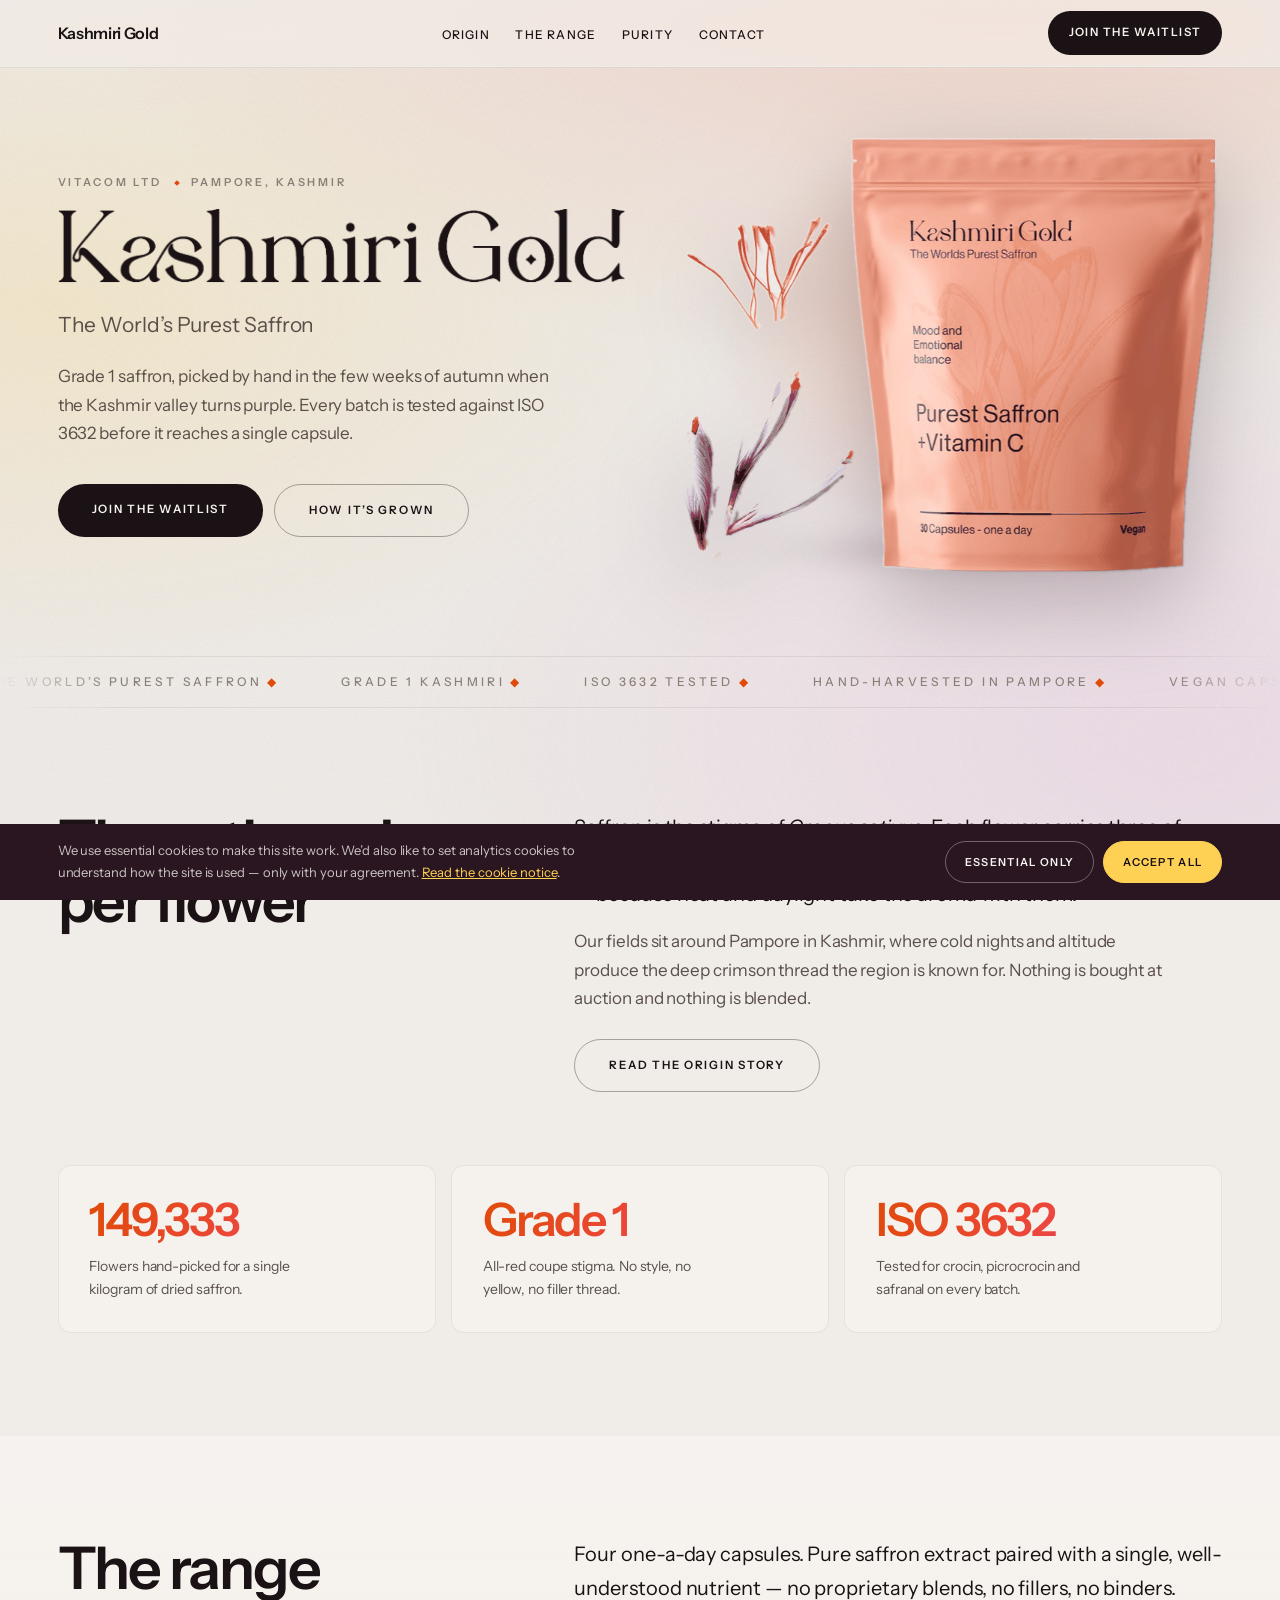
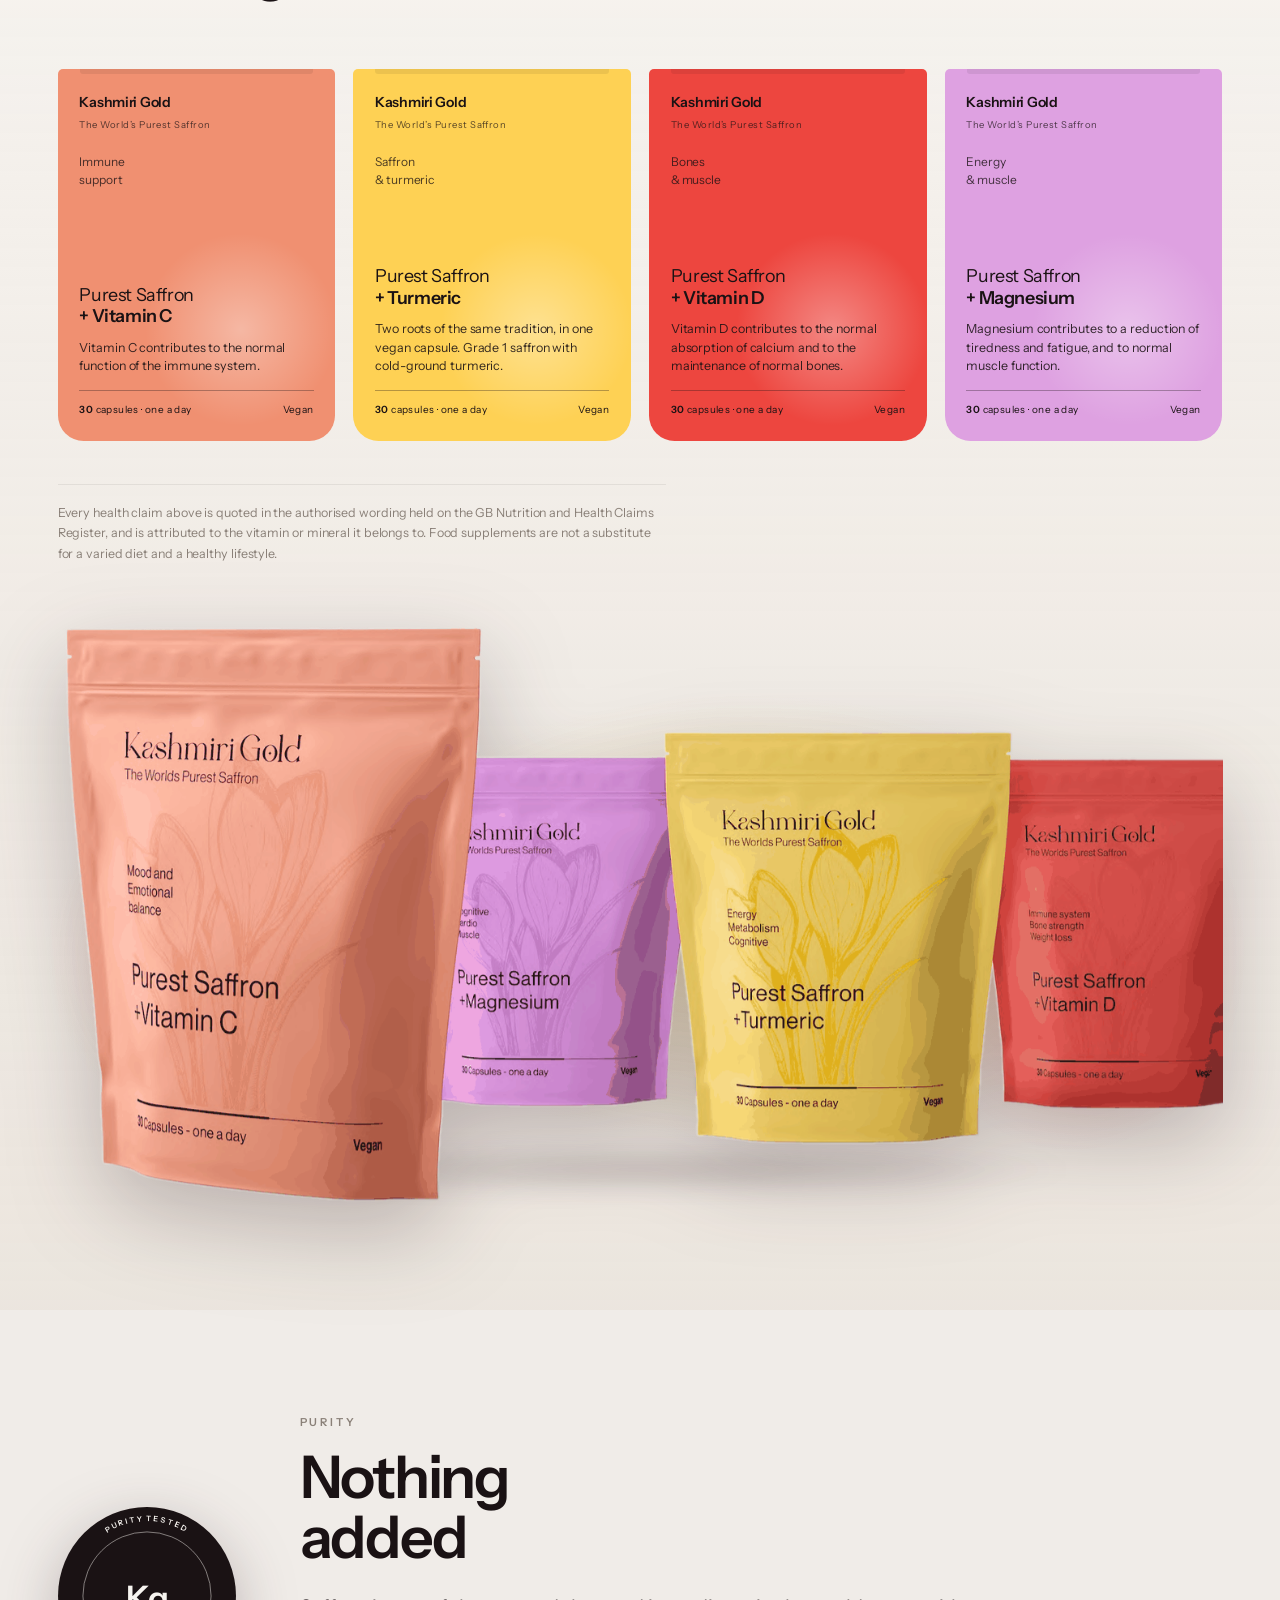
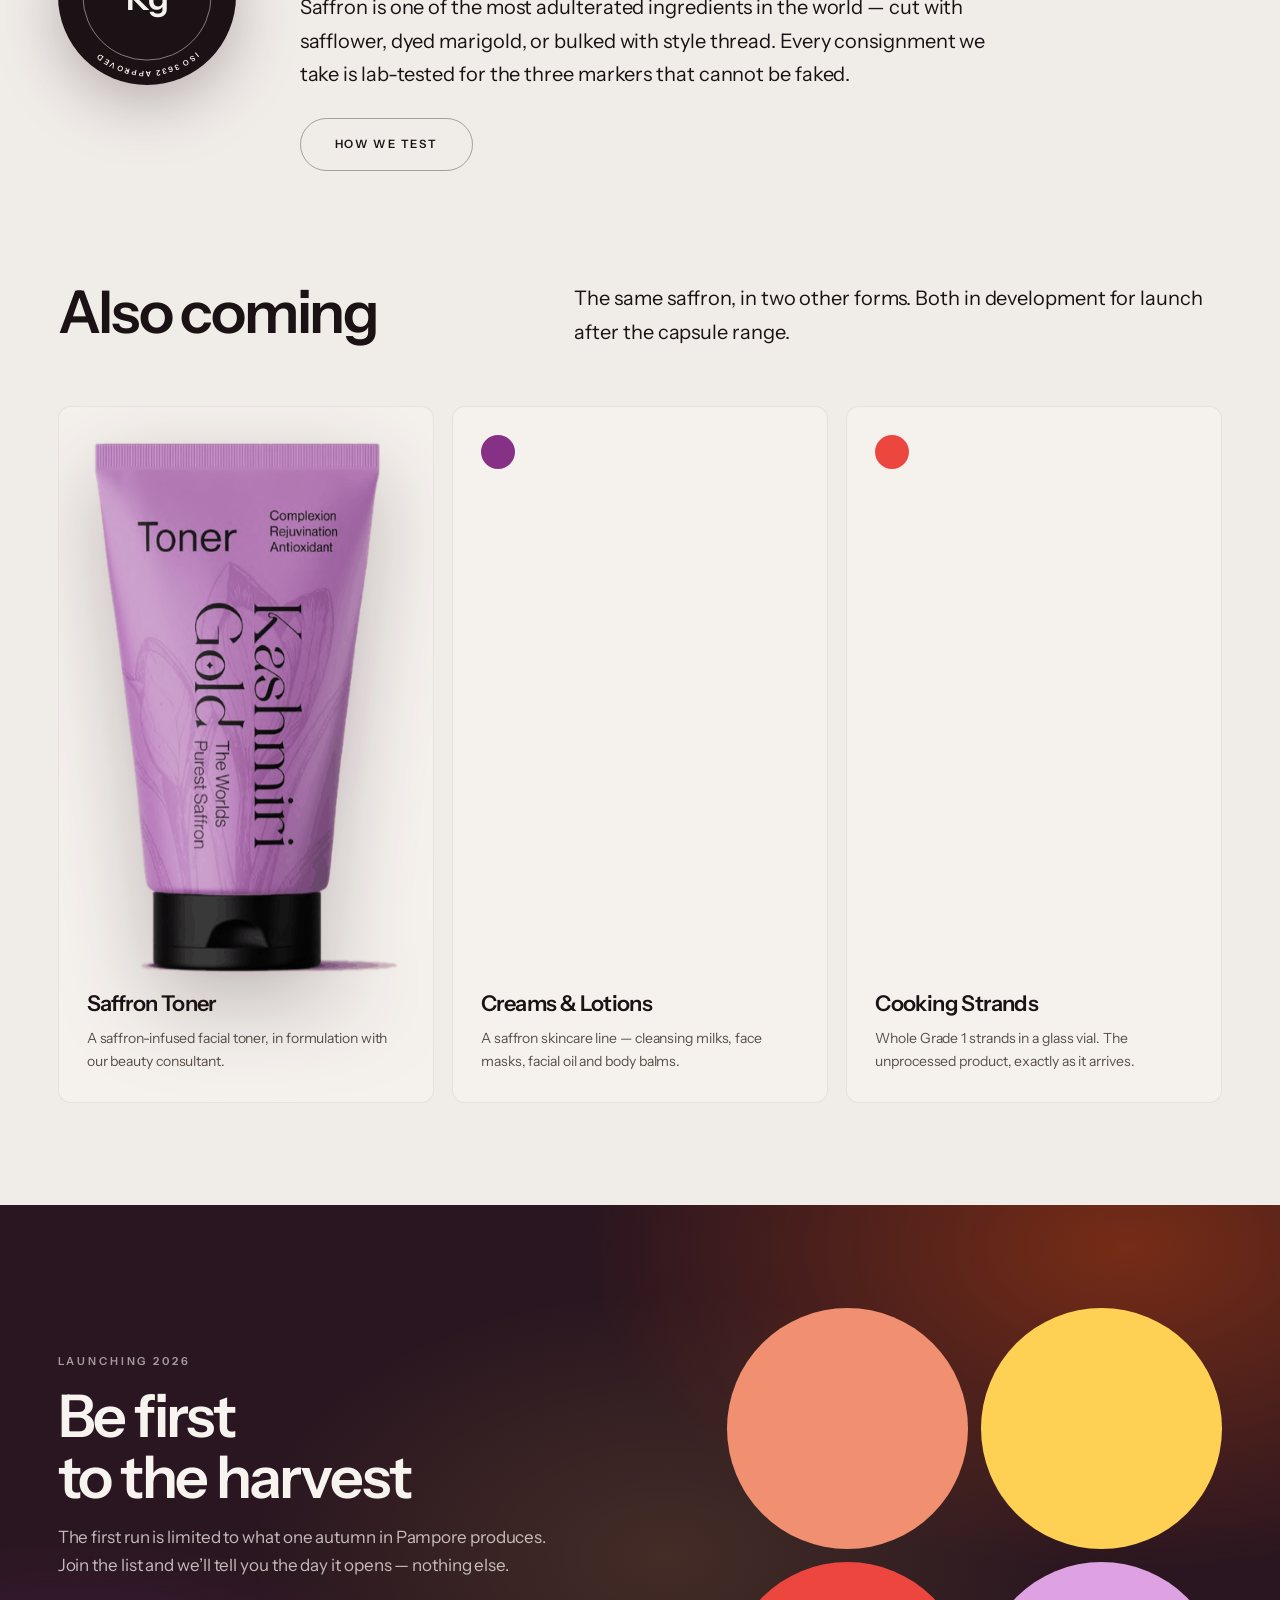
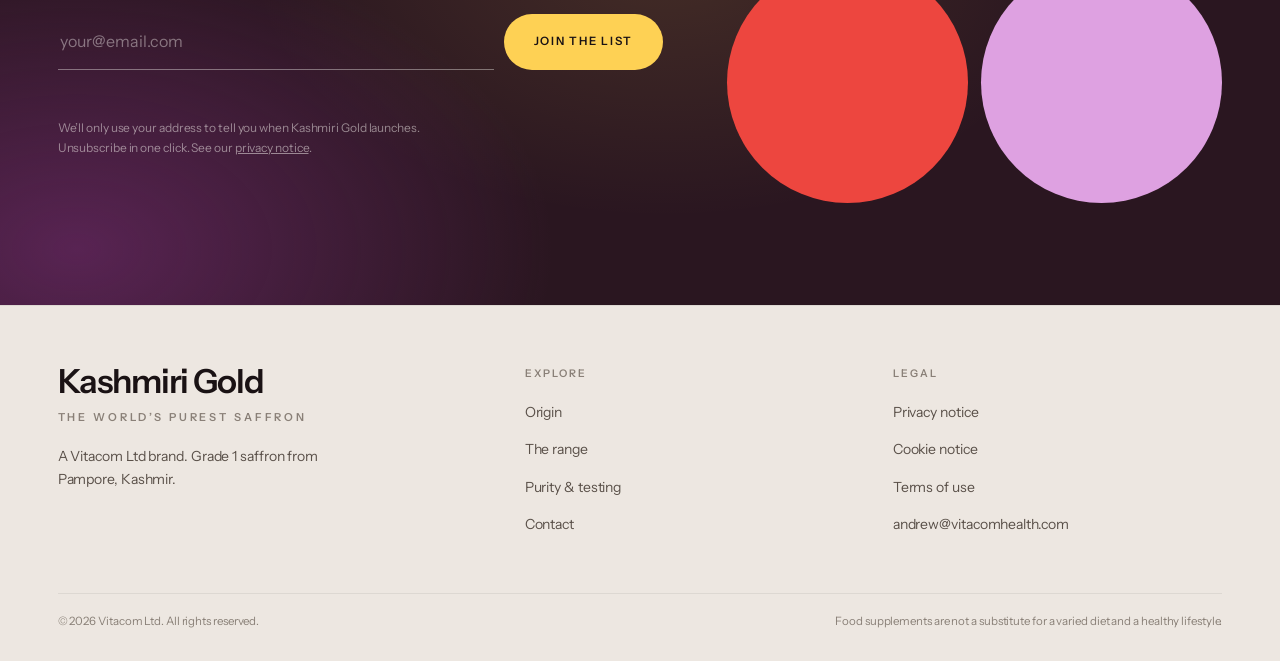
==== commit 7b041659: "true transparency on cutouts, rAF marquee, premium polish" ====
--- a/index.html
+++ b/index.html
@@ -38,7 +38,7 @@
     <div class="wrap hero__grid">
       <div class="rise">
         <p class="eyebrow">Vitacom Ltd <span class="diamond"></span> Pampore, Kashmir</p>
-        <h1><img class="hero__logo" src="/assets/img/logo-wordmark.png" alt="Kashmiri Gold" width="1200" height="380"></h1>
+        <h1><img class="hero__logo" src="/assets/img/logo-wordmark.png" alt="Kashmiri Gold" width="1200" height="376" fetchpriority="high"></h1>
         <p class="hero__strap">The World&rsquo;s Purest Saffron</p>
         <p class="hero__body">Grade 1 saffron, picked by hand in the few weeks of autumn when the Kashmir valley turns purple. Every batch is tested against ISO 3632 before it reaches a single capsule.</p>
         <div class="hero__actions">
@@ -46,8 +46,8 @@
           <a href="/origin.html" class="btn btn--line">How it&rsquo;s grown</a>
         </div>
       </div>
-      <div class="hero__shot rise">
-        <img src="/assets/img/hero-pack.jpg" alt="Kashmiri Gold Purest Saffron plus Vitamin C pouch beside saffron threads and crocus flowers" width="1800" height="1012" fetchpriority="high">
+      <div class="float float--hero rise">
+        <img src="/assets/img/hero-pack.png" alt="Kashmiri Gold Purest Saffron plus Vitamin C pouch beside saffron threads and crocus flowers" width="731" height="600" fetchpriority="high">
       </div>
     </div>
     <div class="marquee" aria-hidden="true">
@@ -121,8 +121,10 @@
 </a></div>
       <p class="claimnote">Every health claim above is quoted in the authorised wording held on the GB Nutrition and Health Claims Register, and is attributed to the vitamin or mineral it belongs to. Food supplements are not a substitute for a varied diet and a healthy lifestyle.</p>
     </div>
-    <div class="showcase rise">
-      <img src="/assets/img/range-group.jpg" alt="The four Kashmiri Gold saffron capsule pouches: Vitamin C, Magnesium, Turmeric and Vitamin D" loading="lazy" width="1800" height="1201">
+    <div class="wrap">
+      <div class="float float--range rise">
+        <img src="/assets/img/range-group.png" alt="The four Kashmiri Gold saffron capsule pouches: Vitamin C, Magnesium, Turmeric and Vitamin D" loading="lazy" width="1438" height="727">
+      </div>
     </div>
   </section>
 
@@ -157,7 +159,7 @@
         <div><p class="sec__lede">The same saffron, in two other forms. Both in development for launch after the capsule range.</p></div>
       </div>
       <div class="coming rise">
-        <div class="coming__i"><img src="/assets/img/product-toner.jpg" alt="Kashmiri Gold Saffron Toner tube" loading="lazy" width="700" height="932"><h3 class="coming__t">Saffron Toner</h3><p class="coming__b">A saffron-infused facial toner, in formulation with our beauty consultant.</p></div>
+        <div class="coming__i"><div class="float float--card"><img src="/assets/img/product-toner.png" alt="Kashmiri Gold Saffron Toner tube" loading="lazy" width="620" height="826"></div><h3 class="coming__t">Saffron Toner</h3><p class="coming__b">A saffron-infused facial toner, in formulation with our beauty consultant.</p></div>
         <div class="coming__i"><div class="coming__sw" style="background:var(--plum)"></div><h3 class="coming__t">Creams &amp; Lotions</h3><p class="coming__b">A saffron skincare line &mdash; cleansing milks, face masks, facial oil and body balms.</p></div>
         <div class="coming__i"><div class="coming__sw" style="background:var(--vermilion)"></div><h3 class="coming__t">Cooking Strands</h3><p class="coming__b">Whole Grade 1 strands in a glass vial. The unprocessed product, exactly as it arrives.</p></div>
       </div>
--- a/assets/style.css
+++ b/assets/style.css
@@ -112,19 +112,51 @@
 .hero__strap{font-size:clamp(15px,.7vw + 12px,22px);color:var(--ink-soft);margin-top:clamp(14px,2vw,24px)}
 .hero__body{max-width:46ch;margin-top:clamp(14px,1.6vw,20px);color:var(--ink-soft)}
 .hero__actions{display:flex;flex-wrap:wrap;gap:11px;margin-top:clamp(24px,3vw,36px)}
-.hero__shot{position:relative;border-radius:clamp(10px,1.4vw,20px);overflow:hidden;background:linear-gradient(145deg,var(--sand),var(--clay));box-shadow:0 40px 90px -50px rgba(42,22,32,.55)}
-.hero__shot img{width:100%;aspect-ratio:16/11;object-fit:cover;transform:scale(1.06);transition:transform 1.4s var(--slow)}
-.hero__shot.in img{transform:scale(1)}
-.hero__shot::after{content:"";position:absolute;inset:0;pointer-events:none;background:linear-gradient(190deg,transparent 55%,rgba(42,22,32,.10))}
-@media(max-width:900px){.hero__grid{grid-template-columns:1fr;gap:26px}.hero__shot img{aspect-ratio:4/3}}
+@media(max-width:900px){.hero__grid{grid-template-columns:1fr;gap:22px}}
+
+
+/* ---------- floating cut-outs: no boxes, no backgrounds ---------- */
+.float{position:relative;isolation:isolate}
+.float img{
+  width:100%;height:auto;position:relative;z-index:1;
+  filter:drop-shadow(0 clamp(14px,2.4vw,34px) clamp(20px,3.4vw,46px) rgba(42,22,32,.26));
+  will-change:transform;
+}
+/* soft ground shadow so the product sits on the page rather than hovering flatly */
+.float::after{
+  content:"";position:absolute;z-index:0;left:12%;right:12%;bottom:2%;height:9%;
+  background:radial-gradient(ellipse at center,rgba(42,22,32,.20),transparent 70%);
+  filter:blur(10px);
+}
+/* warm bloom behind the product, in brand colour */
+.float::before{
+  content:"";position:absolute;z-index:-1;inset:-14% -8% -4%;
+  background:radial-gradient(closest-side,rgba(240,144,113,.34),transparent 74%);
+}
+.float--range::before{
+  background:
+    radial-gradient(closest-side at 22% 60%,rgba(240,144,113,.32),transparent 72%),
+    radial-gradient(closest-side at 58% 55%,rgba(254,209,84,.30),transparent 72%),
+    radial-gradient(closest-side at 82% 60%,rgba(237,70,63,.24),transparent 72%);
+}
+.float--range{margin-top:clamp(30px,4.4vw,64px)}
+.float--card::before{background:radial-gradient(closest-side,rgba(222,161,225,.4),transparent 74%)}
+.float--card::after{left:22%;right:22%;height:7%}
+
+/* gentle idle drift — barely perceptible, stops the page feeling frozen */
+.float--hero img{animation:drift 9s ease-in-out infinite}
+.float--range img{animation:drift 12s ease-in-out infinite}
+@keyframes drift{
+  0%,100%{transform:translateY(0) rotate(0deg)}
+  50%{transform:translateY(-9px) rotate(-.25deg)}
+}
+.float--hero,.float--range{transition:transform 1.1s var(--slow),opacity 1.1s var(--ease)}
 
 /* ---------- marquee ---------- */
 .marquee{margin-top:clamp(44px,6vw,84px);padding:15px 0;overflow:hidden;border-block:var(--rule-soft);-webkit-mask-image:linear-gradient(90deg,transparent,#000 9%,#000 91%,transparent);mask-image:linear-gradient(90deg,transparent,#000 9%,#000 91%,transparent)}
-.marquee__track{display:flex;width:max-content;animation:slide 44s linear infinite}
-.marquee:hover .marquee__track{animation-play-state:paused}
+.marquee__track{display:flex;width:max-content;will-change:transform;backface-visibility:hidden;transform:translate3d(0,0,0)}
 .marquee span{font-size:clamp(10px,.18vw + 10px,12px);letter-spacing:.28em;text-transform:uppercase;font-weight:500;color:var(--ink-faint);padding-inline:clamp(16px,2.4vw,34px);white-space:nowrap}
 .marquee b{color:var(--ember);font-weight:400}
-@keyframes slide{to{transform:translateX(-50%)}}
 
 /* ---------- sections ---------- */
 .sec{padding-block:clamp(56px,8vw,128px);position:relative}
@@ -167,10 +199,6 @@
 
 .claimnote{margin-top:clamp(28px,3.4vw,50px);padding-top:18px;border-top:var(--rule-soft);font-size:clamp(11.5px,.16vw + 11px,12.5px);color:var(--ink-faint);max-width:76ch;line-height:1.62}
 
-/* ---------- showcase ---------- */
-.showcase{margin-top:clamp(34px,5vw,72px);border-radius:clamp(10px,1.4vw,20px);overflow:hidden;background:linear-gradient(150deg,var(--sand),var(--clay));box-shadow:0 40px 80px -54px rgba(42,22,32,.5)}
-.showcase img{width:100%;transition:transform 1.6s var(--slow)}
-.showcase.in img{transform:scale(1.02)}
 
 /* ---------- product detail ---------- */
 .pdp{display:grid;grid-template-columns:minmax(0,.8fr) minmax(0,1.2fr);gap:clamp(22px,4vw,68px);align-items:start;padding-block:clamp(40px,5.5vw,86px);border-top:var(--rule-soft)}
@@ -205,7 +233,7 @@
 .coming{display:grid;grid-template-columns:repeat(3,minmax(0,1fr));gap:clamp(12px,1.4vw,20px);margin-top:clamp(32px,4.4vw,64px)}
 .coming__i{background:rgba(247,244,240,.7);border:var(--rule-soft);border-radius:clamp(8px,1vw,14px);padding:clamp(20px,2.2vw,34px);display:flex;flex-direction:column;gap:11px;overflow:hidden;transition:transform .55s var(--ease),box-shadow .55s}
 .coming__i:hover{transform:translateY(-5px);box-shadow:0 22px 42px -28px rgba(42,22,32,.4)}
-.coming__i img{width:100%;aspect-ratio:4/3;object-fit:cover;border-radius:6px}
+.coming__i img{width:100%;height:auto}
 .coming__sw{width:34px;height:34px;border-radius:50%}
 .coming__t{font-size:clamp(18px,1.7vw,26px);font-weight:600;letter-spacing:-.028em;line-height:1.15;margin-top:auto}
 .coming__b{font-size:clamp(13px,.2vw + 12.5px,14px);color:var(--ink-soft)}
@@ -294,9 +322,36 @@
 @media(prefers-reduced-motion:reduce){
   *,*::before,*::after{animation-duration:.001ms!important;animation-iteration-count:1!important;transition-duration:.001ms!important;scroll-behavior:auto!important}
   .rise{opacity:1;transform:none}
-  .hero__shot img,.showcase img{transform:none}
-  .marquee__track{animation:none}
+  .float img{animation:none;transform:none}
+  .reveal-line > span{transform:none}
 }
 
 /* ---------- very small screens ---------- */
-@media(max-width:360px){:root{--gut:15px}.sec__title{font-size:27px}.banner__t{font-size:31px}}+@media(max-width:360px){:root{--gut:15px}.sec__title{font-size:27px}.banner__t{font-size:31px}}
+
+/* ---------- custom scrollbar ---------- */
+@supports selector(::-webkit-scrollbar){
+  ::-webkit-scrollbar{width:10px}
+  ::-webkit-scrollbar-track{background:var(--sand)}
+  ::-webkit-scrollbar-thumb{background:linear-gradient(180deg,var(--ember),var(--plum));border-radius:99px;border:2px solid var(--sand)}
+}
+html{scrollbar-color:var(--ember) var(--sand);scrollbar-width:thin}
+
+/* ---------- cursor bloom (desktop, pointer devices only) ---------- */
+@media(hover:hover) and (pointer:fine){
+  .glow{
+    position:fixed;top:0;left:0;width:520px;height:520px;z-index:-1;pointer-events:none;
+    margin:-260px 0 0 -260px;opacity:0;transition:opacity .8s var(--ease);
+    background:radial-gradient(closest-side,rgba(224,75,9,.13),transparent 70%);
+  }
+  .glow.on{opacity:1}
+}
+@media(hover:none),(pointer:coarse){.glow{display:none}}
+
+/* ---------- headline reveal ---------- */
+.reveal-line{display:block;overflow:hidden}
+.reveal-line > span{display:block;transform:translateY(102%);transition:transform 1s var(--slow)}
+.rise.in .reveal-line > span,.reveal-line.in > span{transform:translateY(0)}
+
+/* ---------- hairline dividers in brand gradient ---------- */
+.hairline{height:1px;border:0;background:linear-gradient(90deg,transparent,rgba(224,75,9,.5),rgba(134,49,133,.4),transparent)}
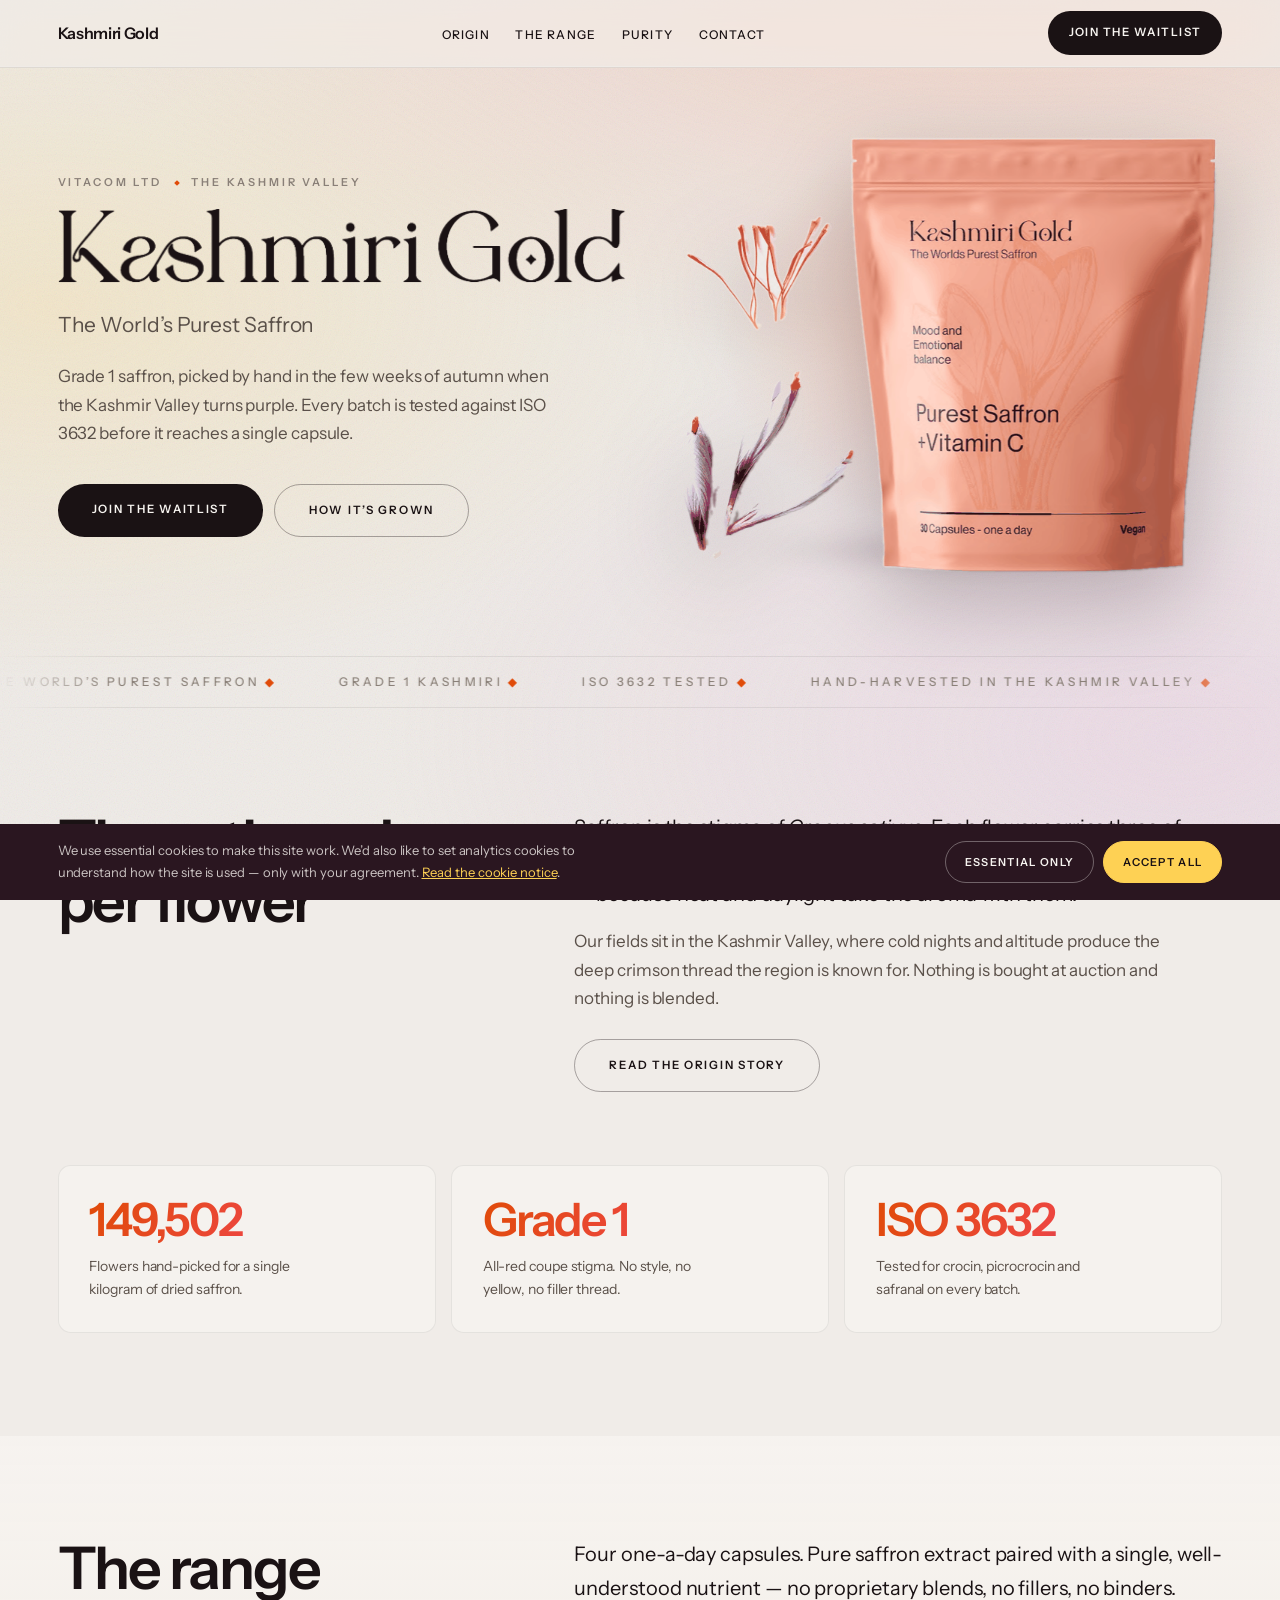
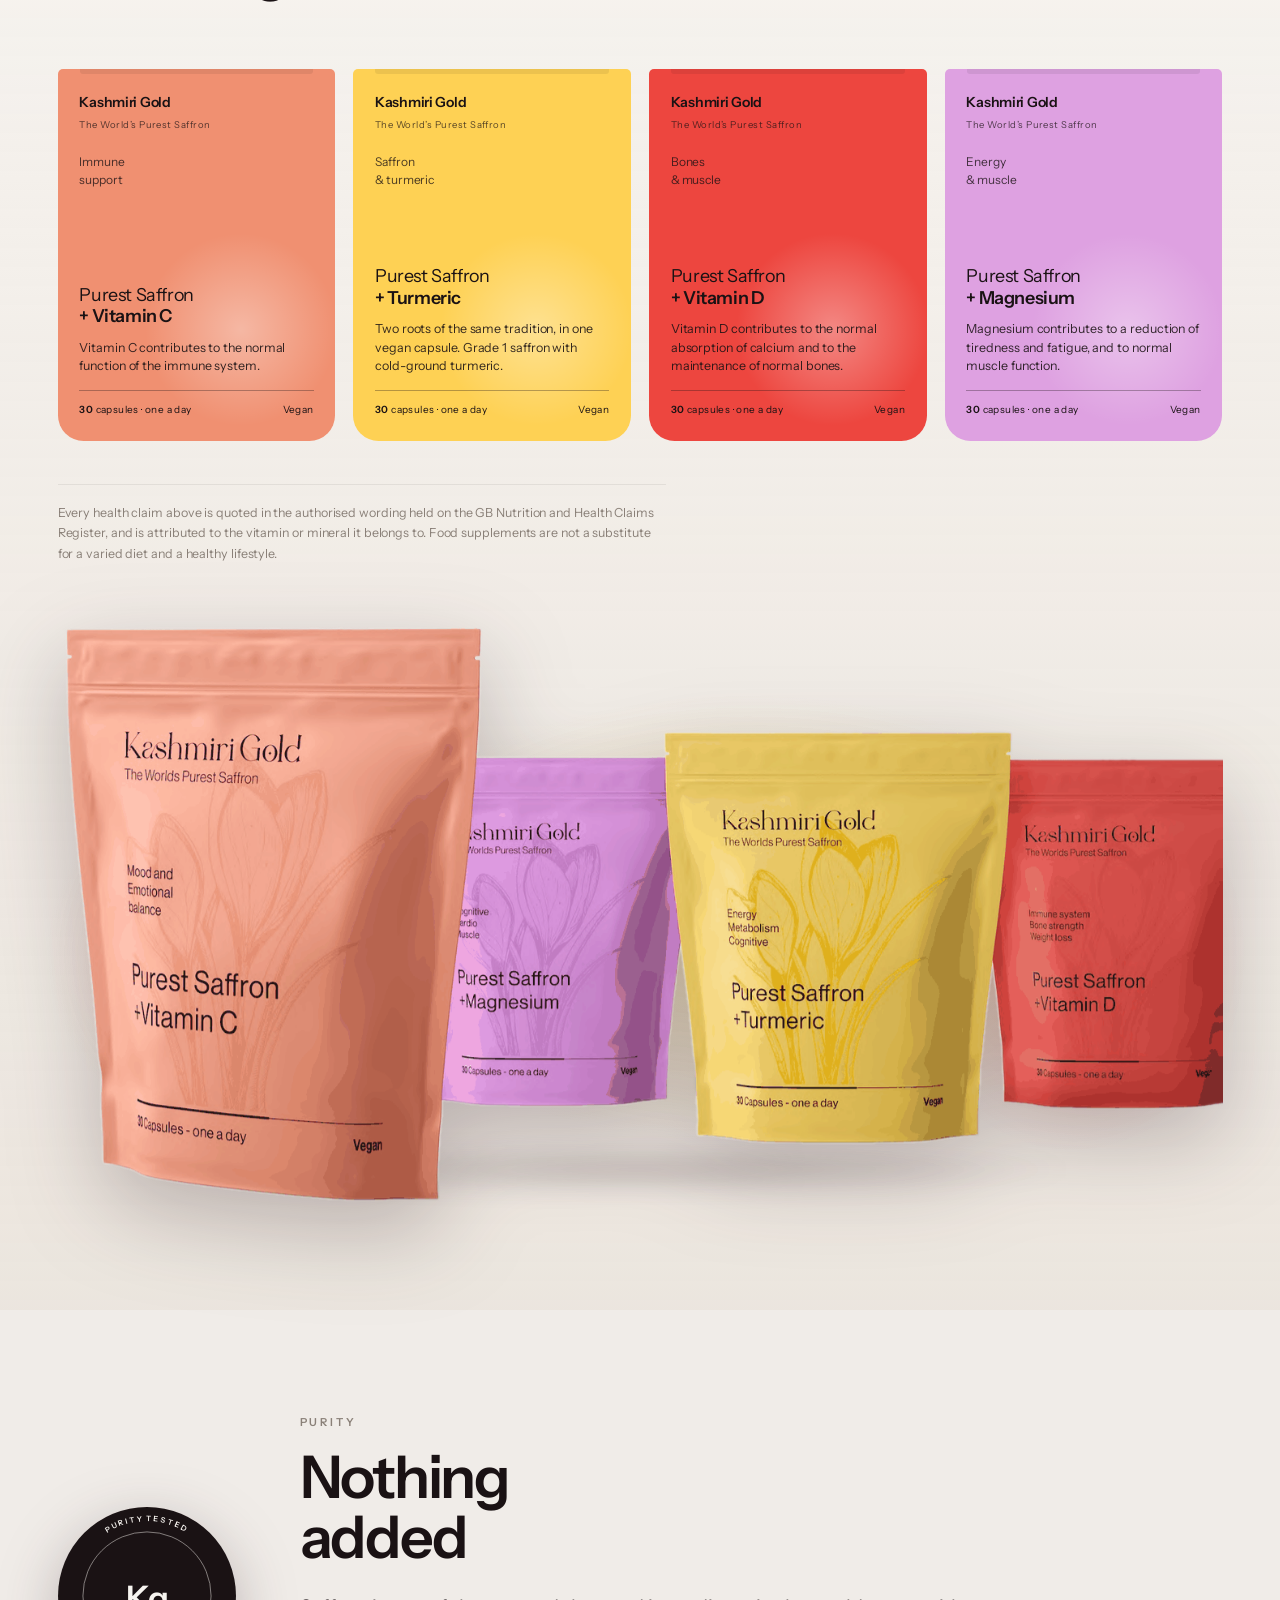
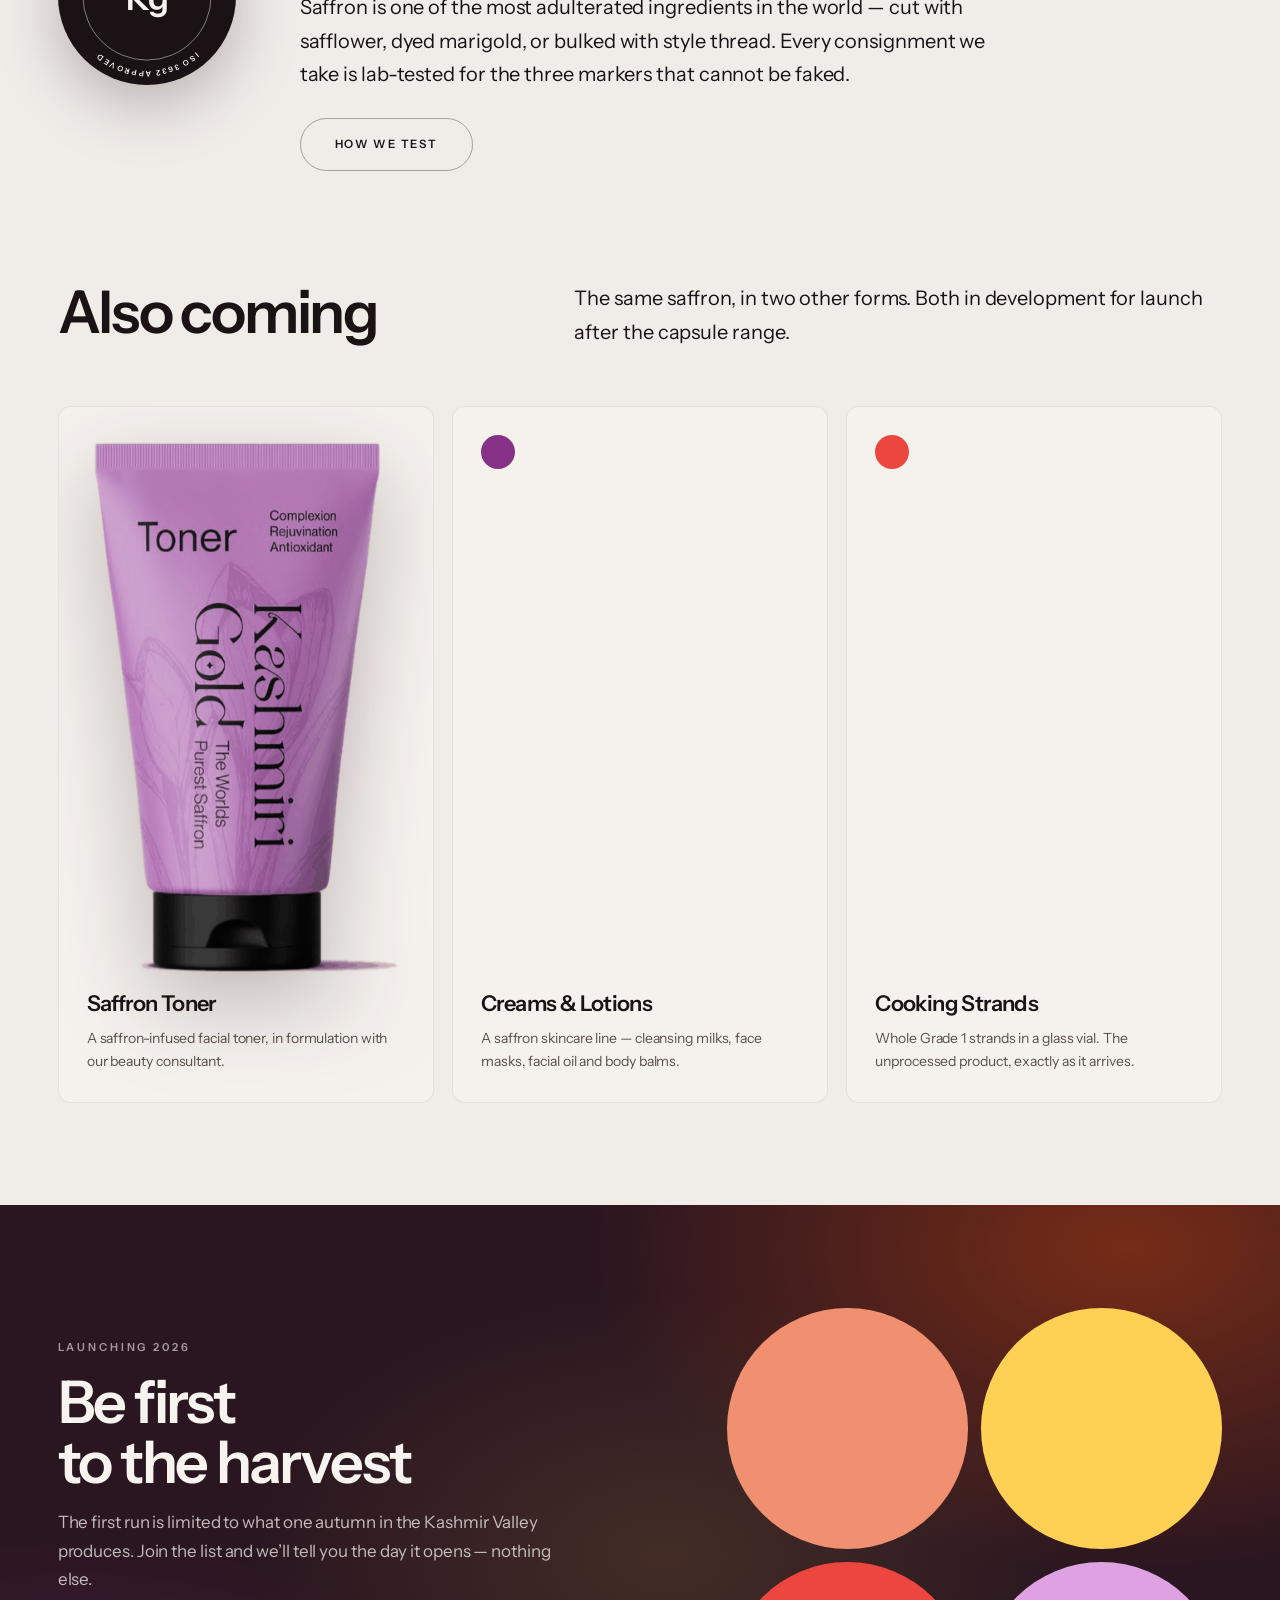
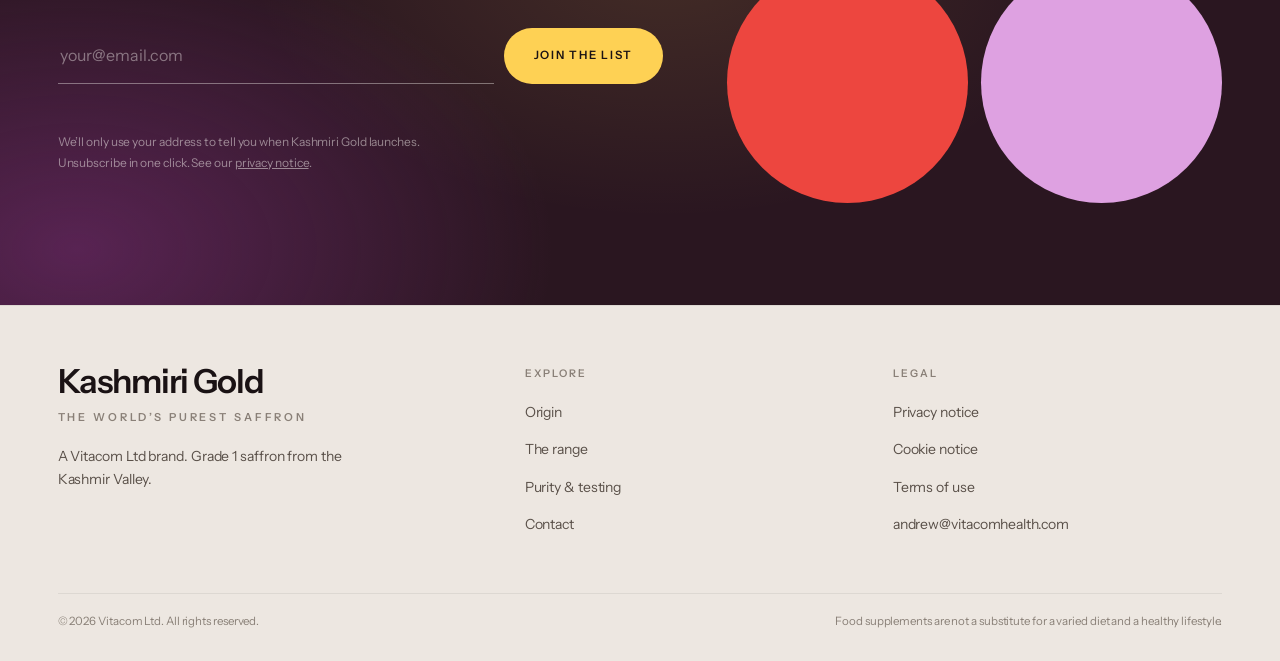
==== commit 25054ef1: "Replace Pampore references with Kashmir Valley per client request Co-Authored-By: Claude Opus 5 <nor" ====
--- a/index.html
+++ b/index.html
@@ -4,11 +4,11 @@
 <meta charset="utf-8">
 <meta name="viewport" content="width=device-width, initial-scale=1">
 <title>Kashmiri Gold &mdash; The World&rsquo;s Purest Saffron</title>
-<meta name="description" content="Grade 1 saffron, hand-harvested in Pampore, Kashmir. Tested against ISO 3632 before it reaches a single capsule. A Vitacom Ltd brand.">
+<meta name="description" content="Grade 1 saffron, hand-harvested in the Kashmir Valley. Tested against ISO 3632 before it reaches a single capsule. A Vitacom Ltd brand.">
 <link rel="canonical" href="https://kashmirigold.com/">
 <meta property="og:site_name" content="Kashmiri Gold">
 <meta property="og:title" content="Kashmiri Gold &mdash; The World&rsquo;s Purest Saffron">
-<meta property="og:description" content="Grade 1 saffron, hand-harvested in Pampore, Kashmir. Tested against ISO 3632 before it reaches a single capsule. A Vitacom Ltd brand.">
+<meta property="og:description" content="Grade 1 saffron, hand-harvested in the Kashmir Valley. Tested against ISO 3632 before it reaches a single capsule. A Vitacom Ltd brand.">
 <meta property="og:type" content="website">
 <meta property="og:url" content="https://kashmirigold.com/">
 <meta name="theme-color" content="#F0ECE8">
@@ -37,10 +37,10 @@
   <section class="hero">
     <div class="wrap hero__grid">
       <div class="rise">
-        <p class="eyebrow">Vitacom Ltd <span class="diamond"></span> Pampore, Kashmir</p>
+        <p class="eyebrow">Vitacom Ltd <span class="diamond"></span> The Kashmir Valley</p>
         <h1><img class="hero__logo" src="/assets/img/logo-wordmark.png" alt="Kashmiri Gold" width="1200" height="376" fetchpriority="high"></h1>
         <p class="hero__strap">The World&rsquo;s Purest Saffron</p>
-        <p class="hero__body">Grade 1 saffron, picked by hand in the few weeks of autumn when the Kashmir valley turns purple. Every batch is tested against ISO 3632 before it reaches a single capsule.</p>
+        <p class="hero__body">Grade 1 saffron, picked by hand in the few weeks of autumn when the Kashmir Valley turns purple. Every batch is tested against ISO 3632 before it reaches a single capsule.</p>
         <div class="hero__actions">
           <a href="#waitlist" class="btn btn--solid">Join the waitlist</a>
           <a href="/origin.html" class="btn btn--line">How it&rsquo;s grown</a>
@@ -52,8 +52,8 @@
     </div>
     <div class="marquee" aria-hidden="true">
       <div class="marquee__track">
-        <span>The World&rsquo;s Purest Saffron <b>&#9670;</b></span><span>Grade 1 Kashmiri <b>&#9670;</b></span><span>ISO 3632 Tested <b>&#9670;</b></span><span>Hand-harvested in Pampore <b>&#9670;</b></span><span>Vegan Capsules <b>&#9670;</b></span><span>No Fillers, No Binders <b>&#9670;</b></span>
-        <span>The World&rsquo;s Purest Saffron <b>&#9670;</b></span><span>Grade 1 Kashmiri <b>&#9670;</b></span><span>ISO 3632 Tested <b>&#9670;</b></span><span>Hand-harvested in Pampore <b>&#9670;</b></span><span>Vegan Capsules <b>&#9670;</b></span><span>No Fillers, No Binders <b>&#9670;</b></span>
+        <span>The World&rsquo;s Purest Saffron <b>&#9670;</b></span><span>Grade 1 Kashmiri <b>&#9670;</b></span><span>ISO 3632 Tested <b>&#9670;</b></span><span>Hand-harvested in the Kashmir Valley <b>&#9670;</b></span><span>Vegan Capsules <b>&#9670;</b></span><span>No Fillers, No Binders <b>&#9670;</b></span>
+        <span>The World&rsquo;s Purest Saffron <b>&#9670;</b></span><span>Grade 1 Kashmiri <b>&#9670;</b></span><span>ISO 3632 Tested <b>&#9670;</b></span><span>Hand-harvested in the Kashmir Valley <b>&#9670;</b></span><span>Vegan Capsules <b>&#9670;</b></span><span>No Fillers, No Binders <b>&#9670;</b></span>
       </div>
     </div>
   </section>
@@ -64,7 +64,7 @@
         <h2 class="sec__title">Three threads<br>per flower</h2>
         <div>
           <p class="sec__lede">Saffron is the stigma of <i>Crocus sativus</i>. Each flower carries three of them. They are picked at dawn, by hand, across a short autumn window &mdash; because heat and daylight take the aroma with them.</p>
-          <p class="sec__lede">Our fields sit around Pampore in Kashmir, where cold nights and altitude produce the deep crimson thread the region is known for. Nothing is bought at auction and nothing is blended.</p>
+          <p class="sec__lede">Our fields sit in the Kashmir Valley, where cold nights and altitude produce the deep crimson thread the region is known for. Nothing is bought at auction and nothing is blended.</p>
           <p style="margin-top:26px"><a href="/origin.html" class="btn btn--line">Read the origin story</a></p>
         </div>
       </div>
@@ -171,7 +171,7 @@
     <div class="rise">
       <p class="eyebrow">Launching 2026</p>
       <h2 class="sec__title" style="margin-top:16px">Be first<br>to the harvest</h2>
-      <p class="wait__b">The first run is limited to what one autumn in Pampore produces. Join the list and we&rsquo;ll tell you the day it opens &mdash; nothing else.</p>
+      <p class="wait__b">The first run is limited to what one autumn in the Kashmir Valley produces. Join the list and we&rsquo;ll tell you the day it opens &mdash; nothing else.</p>
       <form class="form" id="waitlistForm" novalidate>
         <label for="wl-email" class="hp">Email address</label>
         <input id="wl-email" type="email" name="email" placeholder="your@email.com" autocomplete="email" required>
@@ -195,7 +195,7 @@
       <div>
         <p class="foot__mark">Kashmiri Gold</p>
         <p class="eyebrow" style="margin-top:10px">The World&rsquo;s Purest Saffron</p>
-        <p style="margin-top:18px;font-size:14px;color:var(--ink-soft);max-width:34ch">A Vitacom Ltd brand. Grade 1 saffron from Pampore, Kashmir.</p>
+        <p style="margin-top:18px;font-size:14px;color:var(--ink-soft);max-width:34ch">A Vitacom Ltd brand. Grade 1 saffron from the Kashmir Valley.</p>
       </div>
       <div class="foot__col">
         <h4>Explore</h4>
